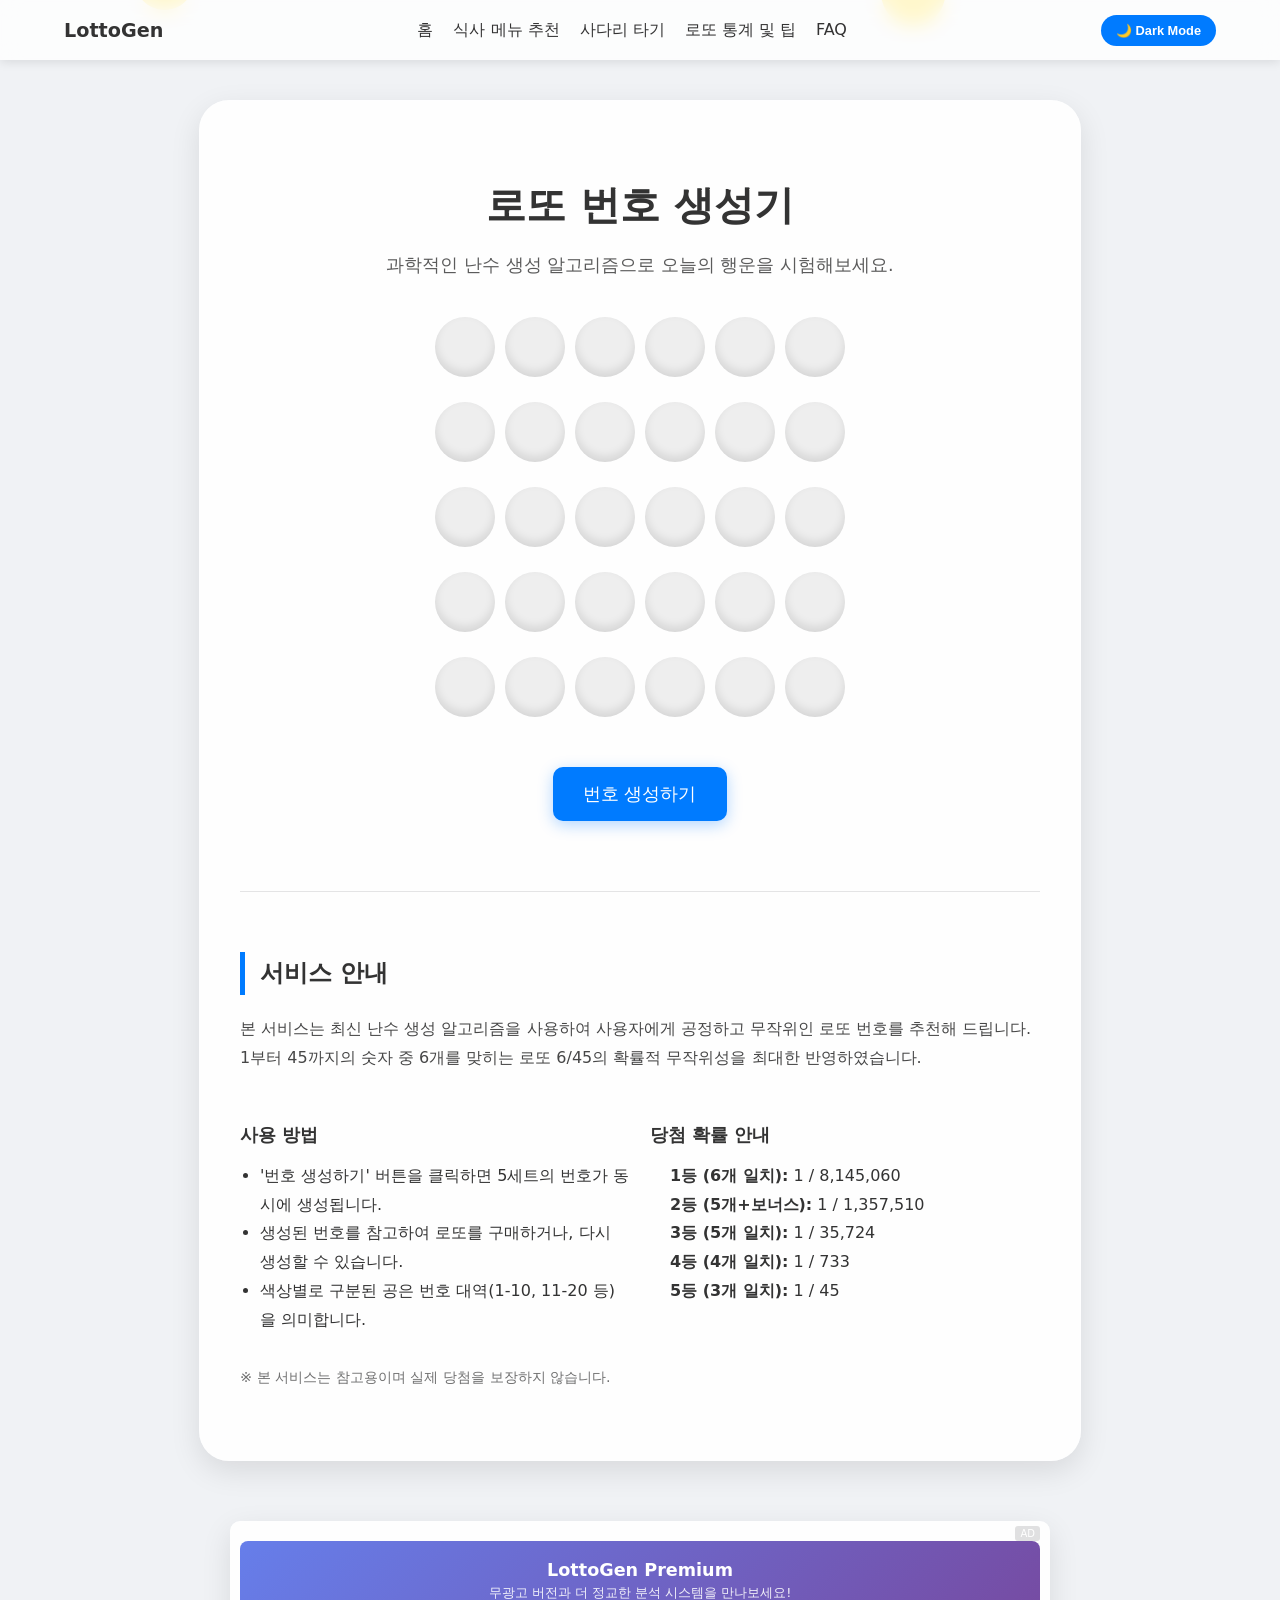
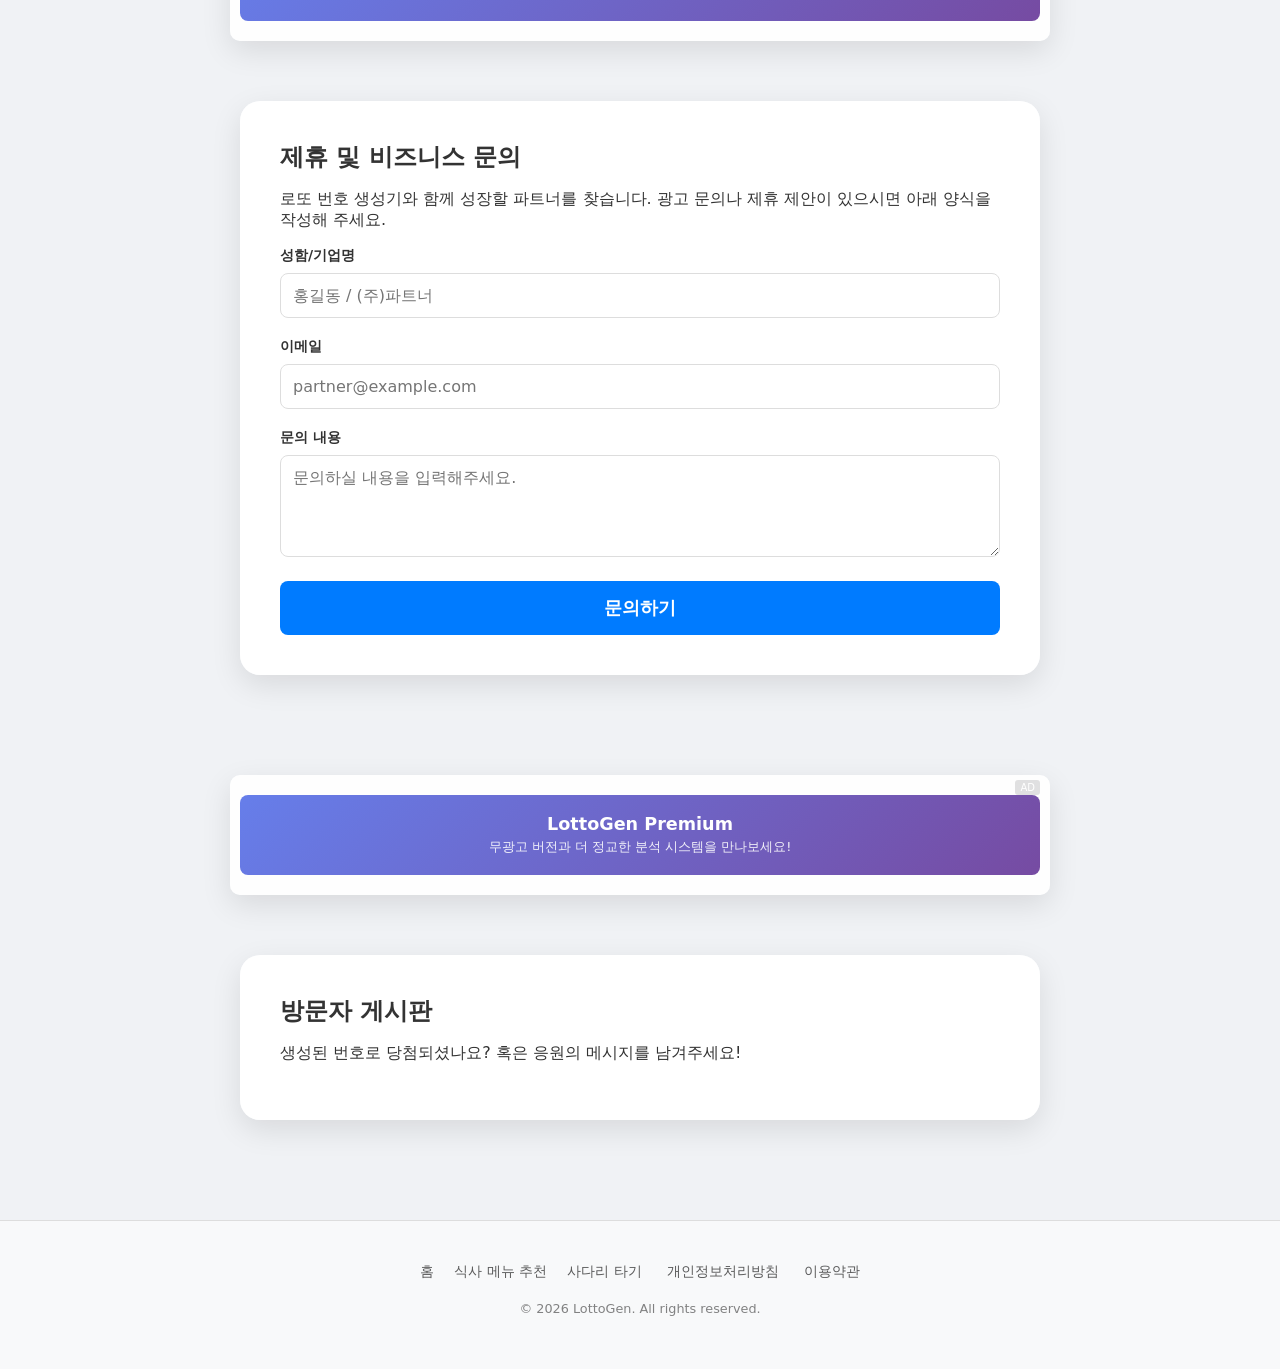
==== index.html @ 59423a2e "feat: improve ladder game UI and add winning probabilities to home" ====
<!DOCTYPE html>
<html lang="ko">
<head>
    <meta charset="UTF-8">
    <meta name="viewport" content="width=device-width, initial-scale=1.0">
    <title>로또 번호 생성기 - 무료 행운 번호 추천 및 통계</title>
    <meta name="description" content="과학적인 난수 생성 알고리즘을 이용한 무료 로또 번호 생성기입니다. 행운의 번호를 확인하고 당첨 확률을 높여보세요.">
    <link rel="stylesheet" href="style.css">
    <!-- Google AdSense -->
    <script async src="https://pagead2.googlesyndication.com/pagead/js/adsbygoogle.js?client=ca-pub-6583728585614609"
     crossorigin="anonymous"></script>
</head>
<body>
    <nav class="navbar">
        <a href="index.html" class="nav-logo">LottoGen</a>
        <ul class="nav-links">
            <li><a href="index.html">홈</a></li>
            <li><a href="menu.html">식사 메뉴 추천</a></li>
            <li><a href="ladder.html">사다리 타기</a></li>
            <li><a href="statistics.html">로또 통계 및 팁</a></li>
            <li><a href="faq.html">FAQ</a></li>
        </ul>
        <button id="theme-toggle">🌙 Dark Mode</button>
    </nav>

    <canvas id="falling-coins-canvas"></canvas>
    
    <main class="container">
        <div class="lotto-machine">
            <h1>로또 번호 생성기</h1>
            <p class="subtitle">과학적인 난수 생성 알고리즘으로 오늘의 행운을 시험해보세요.</p>
            
            <div class="animation-container">
                <div id="lotto-container" style="display: flex; flex-direction: column; gap: 15px; width: 100%;">
                    <!-- 5 rows of lotto balls will be injected here via JavaScript -->
                </div>
            </div>
            
            <button id="generate-btn" style="margin-bottom: 50px;">번호 생성하기</button>

            <div class="intro-text" style="border-top: 1px solid rgba(0,0,0,0.1); padding-top: 40px; margin-top: 20px;">
                <h2 style="font-size: 1.5rem;">서비스 안내</h2>
                <p>본 서비스는 최신 난수 생성 알고리즘을 사용하여 사용자에게 공정하고 무작위인 로또 번호를 추천해 드립니다. 1부터 45까지의 숫자 중 6개를 맞히는 로또 6/45의 확률적 무작위성을 최대한 반영하였습니다.</p>
                
                <div style="display: grid; grid-template-columns: 1fr 1fr; gap: 20px; margin: 30px 0;">
                    <div>
                        <h3 style="font-size: 1.1rem; margin-bottom: 10px; font-weight: bold; text-align: left;">사용 방법</h3>
                        <ul style="text-align: left; padding-left: 20px; margin: 0;">
                            <li>'번호 생성하기' 버튼을 클릭하면 5세트의 번호가 동시에 생성됩니다.</li>
                            <li>생성된 번호를 참고하여 로또를 구매하거나, 다시 생성할 수 있습니다.</li>
                            <li>색상별로 구분된 공은 번호 대역(1-10, 11-20 등)을 의미합니다.</li>
                        </ul>
                    </div>
                    <div>
                        <h3 style="font-size: 1.1rem; margin-bottom: 10px; font-weight: bold; text-align: left;">당첨 확률 안내</h3>
                        <ul style="text-align: left; padding-left: 20px; margin: 0; list-style-type: none;">
                            <li><strong>1등 (6개 일치):</strong> 1 / 8,145,060</li>
                            <li><strong>2등 (5개+보너스):</strong> 1 / 1,357,510</li>
                            <li><strong>3등 (5개 일치):</strong> 1 / 35,724</li>
                            <li><strong>4등 (4개 일치):</strong> 1 / 733</li>
                            <li><strong>5등 (3개 일치):</strong> 1 / 45</li>
                        </ul>
                    </div>
                </div>
                <p style="font-size: 0.9rem; opacity: 0.7;">※ 본 서비스는 참고용이며 실제 당첨을 보장하지 않습니다.</p>
            </div>
        </div>

        <!-- Middle Ad Unit -->
        <div class="ad-container">
            <a href="#" class="ad-placeholder">
                <span class="ad-tag">AD</span>
                <h4>LottoGen Premium</h4>
                <p>무광고 버전과 더 정교한 분석 시스템을 만나보세요!</p>
            </a>
        </div>

        <section class="partnership-section">
            <div class="form-card">
                <h2>제휴 및 비즈니스 문의</h2>
                <p>로또 번호 생성기와 함께 성장할 파트너를 찾습니다. 광고 문의나 제휴 제안이 있으시면 아래 양식을 작성해 주세요.</p>
                <form action="https://formspree.io/f/xeepylnz" method="POST" id="inquiry-form">
                    <div class="form-group">
                        <label for="name">성함/기업명</label>
                        <input type="text" id="name" name="name" placeholder="홍길동 / (주)파트너" required>
                    </div>
                    <div class="form-group">
                        <label for="email">이메일</label>
                        <input type="email" id="email" name="_replyto" placeholder="partner@example.com" required>
                    </div>
                    <div class="form-group">
                        <label for="message">문의 내용</label>
                        <textarea id="message" name="message" rows="4" placeholder="문의하실 내용을 입력해주세요." required></textarea>
                    </div>
                    <button type="submit" class="submit-btn">문의하기</button>
                </form>
            </div>
        </section>

        <!-- Bottom Ad Unit -->
        <div class="ad-container">
            <a href="#" class="ad-placeholder">
                <span class="ad-tag">AD</span>
                <h4>LottoGen Premium</h4>
                <p>무광고 버전과 더 정교한 분석 시스템을 만나보세요!</p>
            </a>
        </div>

        <section class="comments-section">
            <div class="comments-card">
                <h2>방문자 게시판</h2>
                <p>생성된 번호로 당첨되셨나요? 혹은 응원의 메시지를 남겨주세요!</p>
                <div id="disqus_thread"></div>
                <script>
                    (function() { 
                    var d = document, s = d.createElement('script');
                    s.src = 'https://comeacross21.disqus.com/embed.js';
                    s.setAttribute('data-timestamp', +new Date());
                    (d.head || d.body).appendChild(s);
                    })();
                </script>
            </div>
        </section>
    </main>

    <footer class="site-footer">
        <div class="footer-links">
            <a href="index.html">홈</a><a href="menu.html">식사 메뉴 추천</a><a href="ladder.html">사다리 타기</a>
            <a href="privacy.html">개인정보처리방침</a>
            <a href="terms.html">이용약관</a>
        </div>
        <p class="copyright">&copy; 2026 LottoGen. All rights reserved.</p>
    </footer>

    <script src="main.js"></script>
</body>
</html>
---- style.css ----
:root {
    --bg-color: #f0f2f5;
    --text-color: #333;
    --machine-bg: rgba(255, 255, 255, 0.9);
    --ball-bg: #eee;
    --btn-bg: #007bff;
    --btn-hover: #0056b3;
    --input-bg: #fff;
    --input-border: #ddd;
    --form-card-bg: rgba(255, 255, 255, 0.95);
    --shadow: 0 10px 30px rgba(0, 0, 0, 0.1);
    --nav-bg: rgba(255, 255, 255, 0.8);
    --footer-bg: #f8f9fa;
}

body.dark-mode {
    --bg-color: #1a1a1a;
    --text-color: #f0f2f5;
    --machine-bg: rgba(45, 45, 45, 0.9);
    --ball-bg: #444;
    --btn-bg: #375a7f;
    --btn-hover: #2b4764;
    --input-bg: #2d2d2d;
    --input-border: #444;
    --form-card-bg: rgba(35, 35, 35, 0.95);
    --shadow: 0 10px 30px rgba(0, 0, 0, 0.5);
    --nav-bg: rgba(45, 45, 45, 0.8);
    --footer-bg: #222;
}

body {
    font-family: 'Pretendard', -apple-system, BlinkMacSystemFont, system-ui, Roboto, sans-serif;
    background-color: var(--bg-color);
    margin: 0;
    transition: background-color 0.3s ease, color 0.3s ease;
    color: var(--text-color);
    min-height: 100vh;
    display: flex;
    flex-direction: column;
}

#falling-coins-canvas {
    position: fixed;
    top: 0;
    left: 0;
    width: 100%;
    height: 100%;
    z-index: -1;
}

/* Navigation Bar */
.navbar {
    position: fixed;
    top: 0;
    left: 0;
    width: 100%;
    height: 60px;
    background: var(--nav-bg);
    backdrop-filter: blur(10px);
    display: flex;
    justify-content: space-between;
    align-items: center;
    padding: 0 5%;
    box-sizing: border-box;
    z-index: 1000;
    box-shadow: 0 2px 10px rgba(0,0,0,0.1);
}

.nav-logo {
    font-weight: bold;
    font-size: 1.2rem;
    color: var(--text-color);
    text-decoration: none;
}

.nav-links {
    display: flex;
    gap: 20px;
    list-style: none;
    margin: 0;
    padding: 0;
}

.nav-links a {
    text-decoration: none;
    color: var(--text-color);
    font-weight: 500;
    transition: color 0.3s ease;
}

.nav-links a:hover {
    color: var(--btn-bg);
}

#theme-toggle {
    padding: 8px 15px;
    border-radius: 20px;
    border: none;
    background-color: var(--btn-bg);
    color: white;
    cursor: pointer;
    font-weight: bold;
    font-size: 0.8rem;
    transition: background-color 0.3s ease;
}

#theme-toggle:hover {
    background-color: var(--btn-hover);
}

.container {
    flex: 1;
    display: flex;
    flex-direction: column;
    align-items: center;
    padding: 100px 20px 60px;
    gap: 60px;
}

.lotto-machine {
    text-align: center;
    background: var(--machine-bg);
    padding: 50px 40px;
    border-radius: 30px;
    box-shadow: var(--shadow);
    width: 100%;
    max-width: 800px;
    backdrop-filter: blur(15px);
    border: 1px solid rgba(255, 255, 255, 0.1);
}

h1 {
    margin-bottom: 20px;
    font-size: 2.5rem;
}

.lotto-machine .subtitle {
    margin-bottom: 40px;
    opacity: 0.8;
    font-size: 1.1rem;
}

.animation-container {
    min-height: 200px;
    margin-bottom: 40px;
    display: flex;
    flex-direction: column;
    align-items: center;
    justify-content: center;
    height: auto;
}

.lotto-numbers {
    display: flex;
    justify-content: center;
    gap: 15px;
    width: 100%;
}

.lotto-ball {
    width: 60px;
    height: 60px;
    border-radius: 50%;
    background-color: var(--ball-bg);
    display: flex;
    justify-content: center;
    align-items: center;
    font-size: 24px;
    font-weight: bold;
    color: var(--text-color);
    box-shadow: inset 0 -5px 10px rgba(0, 0, 0, 0.1);
    opacity: 0;
    transform: translateY(50px);
    transition: opacity 0.5s ease, transform 0.5s ease, background-color 0.3s ease, color 0.3s ease;
}

#generate-btn {
    padding: 15px 30px;
    font-size: 18px;
    color: #fff;
    background-color: var(--btn-bg);
    border: none;
    border-radius: 10px;
    cursor: pointer;
    transition: background-color 0.3s ease, transform 0.1s active;
    box-shadow: 0 4px 15px rgba(0, 123, 255, 0.3);
}

#generate-btn:hover {
    background-color: var(--btn-hover);
    transform: translateY(-2px);
}

#generate-btn:active {
    transform: translateY(0) scale(0.98);
}

/* Text Content Sections */
.intro-text, .content-article {
    width: 100%;
    max-width: 800px;
    line-height: 1.8;
    text-align: left;
}

.intro-text h2, .content-article h2 {
    font-size: 2rem;
    margin-bottom: 20px;
    border-left: 5px solid var(--btn-bg);
    padding-left: 15px;
}

.intro-text p, .content-article p {
    margin-bottom: 20px;
    opacity: 0.9;
}

/* Partnership Section Styles */
.partnership-section, .comments-section {
    width: 100%;
    max-width: 800px;
}

.form-card, .comments-card, .article-card {
    background: var(--form-card-bg);
    padding: 40px;
    border-radius: 20px;
    box-shadow: var(--shadow);
    backdrop-filter: blur(10px);
    margin-bottom: 40px;
}

.form-card h2, .comments-card h2, .article-card h2 {
    margin-top: 0;
    margin-bottom: 10px;
    font-size: 24px;
}

.form-group {
    margin-bottom: 20px;
    text-align: left;
}

.form-group label {
    display: block;
    margin-bottom: 8px;
    font-weight: bold;
    font-size: 14px;
}

.form-group input, 
.form-group textarea {
    width: 100%;
    padding: 12px;
    border: 1px solid var(--input-border);
    border-radius: 8px;
    background-color: var(--input-bg);
    color: var(--text-color);
    font-family: inherit;
    font-size: 16px;
    box-sizing: border-box;
    transition: border-color 0.3s ease, box-shadow 0.3s ease;
}

.submit-btn {
    width: 100%;
    padding: 15px;
    background-color: var(--btn-bg);
    color: white;
    border: none;
    border-radius: 8px;
    font-size: 18px;
    font-weight: bold;
    cursor: pointer;
}

/* Ad Container Styles */
.ad-container {
    width: 100%;
    max-width: 800px;
    background: var(--machine-bg);
    border-radius: 10px;
    overflow: hidden;
    padding: 10px;
    box-shadow: var(--shadow);
    backdrop-filter: blur(10px);
    display: flex;
    justify-content: center;
    align-items: center;
    min-height: 100px;
    position: relative;
}

.ad-placeholder {
    width: 100%;
    height: 100%;
    min-height: 80px;
    background: linear-gradient(135deg, #667eea 0%, #764ba2 100%);
    border-radius: 8px;
    display: flex;
    flex-direction: column;
    justify-content: center;
    align-items: center;
    color: white;
    text-align: center;
    text-decoration: none;
    transition: transform 0.3s ease;
}

.ad-placeholder:hover {
    transform: scale(1.01);
}

.ad-placeholder .ad-tag {
    position: absolute;
    top: 5px;
    right: 10px;
    font-size: 10px;
    opacity: 0.6;
    background: rgba(0,0,0,0.2);
    padding: 2px 5px;
    border-radius: 3px;
}

.ad-placeholder h4 {
    margin: 0 0 5px 0;
    font-size: 1.1rem;
}

.ad-placeholder p {
    margin: 0;
    font-size: 0.8rem;
    opacity: 0.9;
}

/* Footer Styles */
.site-footer {
    background: var(--footer-bg);
    padding: 40px 20px;
    text-align: center;
    margin-top: auto;
    border-top: 1px solid var(--input-border);
}

.footer-links {
    margin-bottom: 20px;
}

.footer-links a {
    text-decoration: none;
    color: var(--text-color);
    margin: 0 10px;
    font-size: 0.9rem;
    opacity: 0.8;
}

.footer-links a:hover {
    opacity: 1;
    color: var(--btn-bg);
}

.copyright {
    font-size: 0.8rem;
    opacity: 0.6;
}

/* FAQ Styles */
.faq-list {
    text-align: left;
}

.faq-item {
    margin-bottom: 30px;
}

.faq-item h3 {
    color: var(--btn-bg);
    margin-bottom: 10px;
}

@media (max-width: 480px) {
    .navbar {
        padding: 0 15px;
    }
    .nav-links {
        display: none; /* Hide on mobile for simplicity, or add a hamburger */
    }
    .lotto-ball {
        width: 45px;
        height: 45px;
        font-size: 18px;
    }
    .container {
        padding-top: 80px;
    }
}
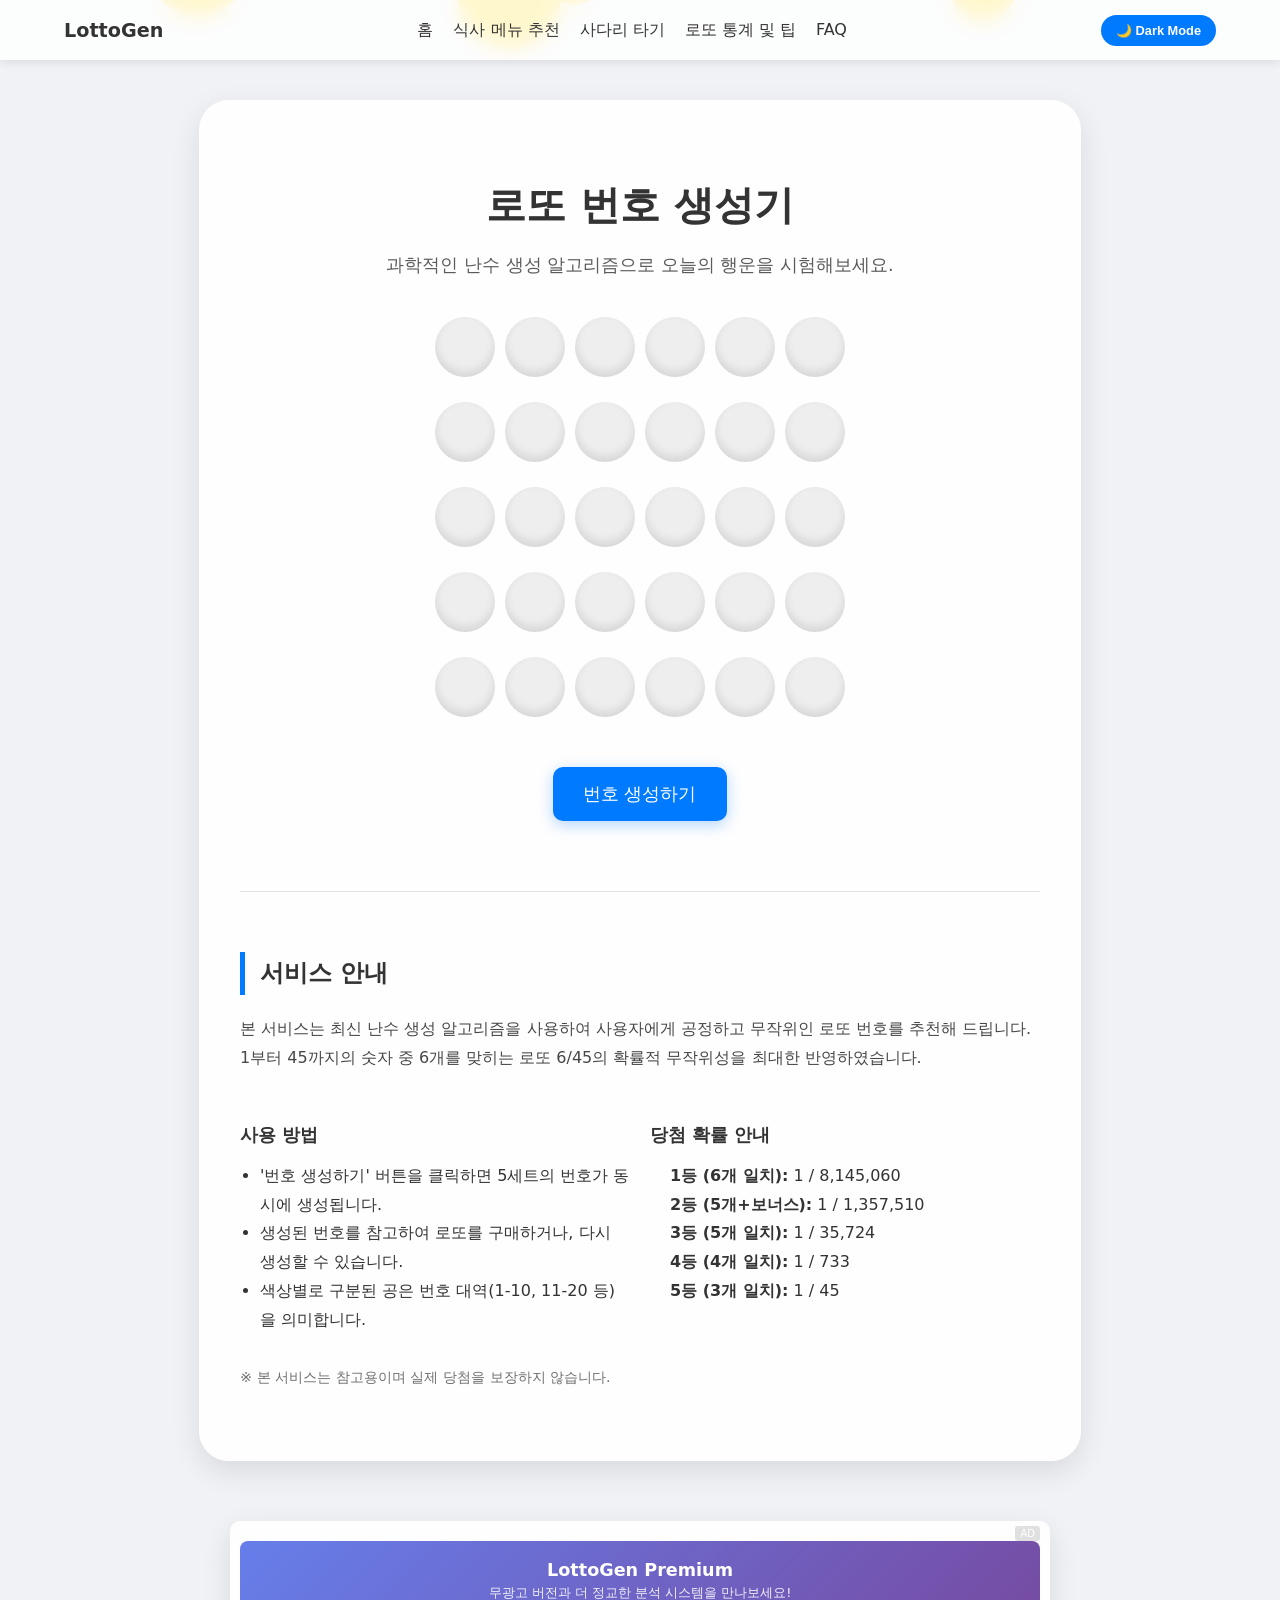
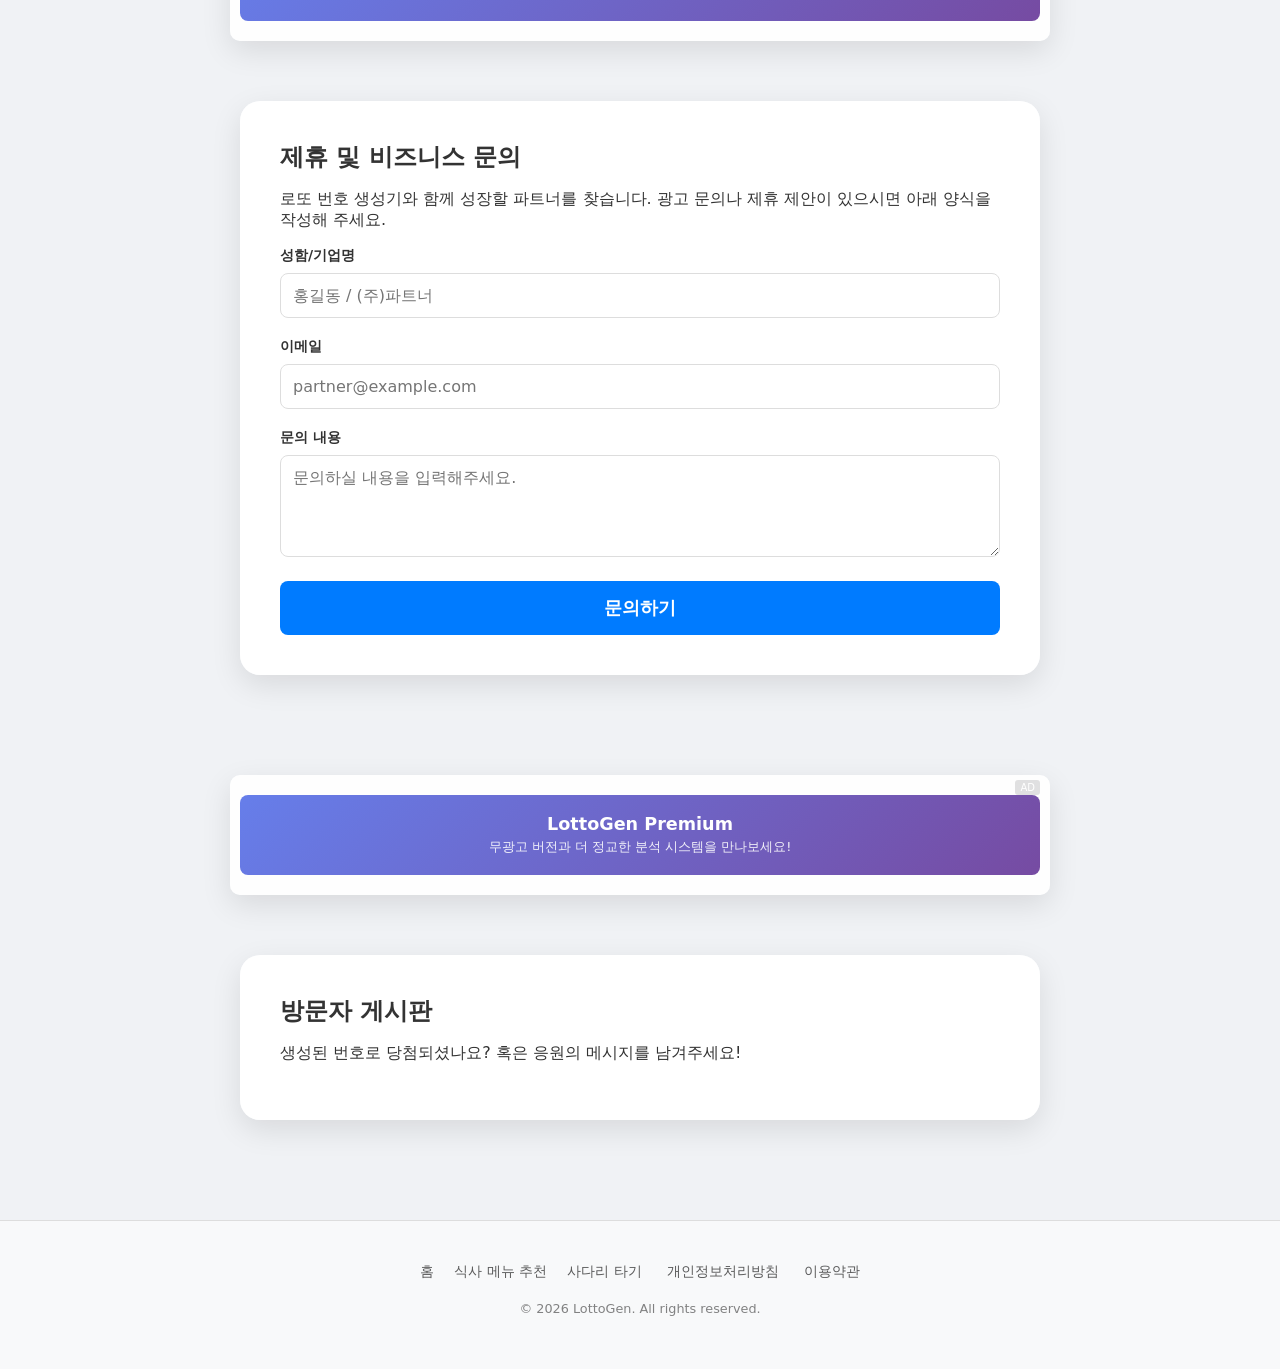
==== commit 8153ec0b: "feat: add Google Analytics tag and fix ladder game button text" ====
--- a/index.html
+++ b/index.html
@@ -2,6 +2,15 @@
 <!DOCTYPE html>
 <html lang="ko">
 <head>
+    <!-- Google tag (gtag.js) -->
+    <script async src="https://www.googletagmanager.com/gtag/js?id=G-FLSQDCXNYJ"></script>
+    <script>
+      window.dataLayer = window.dataLayer || [];
+      function gtag(){dataLayer.push(arguments);}
+      gtag('js', new Date());
+
+      gtag('config', 'G-FLSQDCXNYJ');
+    </script>
     <meta charset="UTF-8">
     <meta name="viewport" content="width=device-width, initial-scale=1.0">
     <title>로또 번호 생성기 - 무료 행운 번호 추천 및 통계</title>
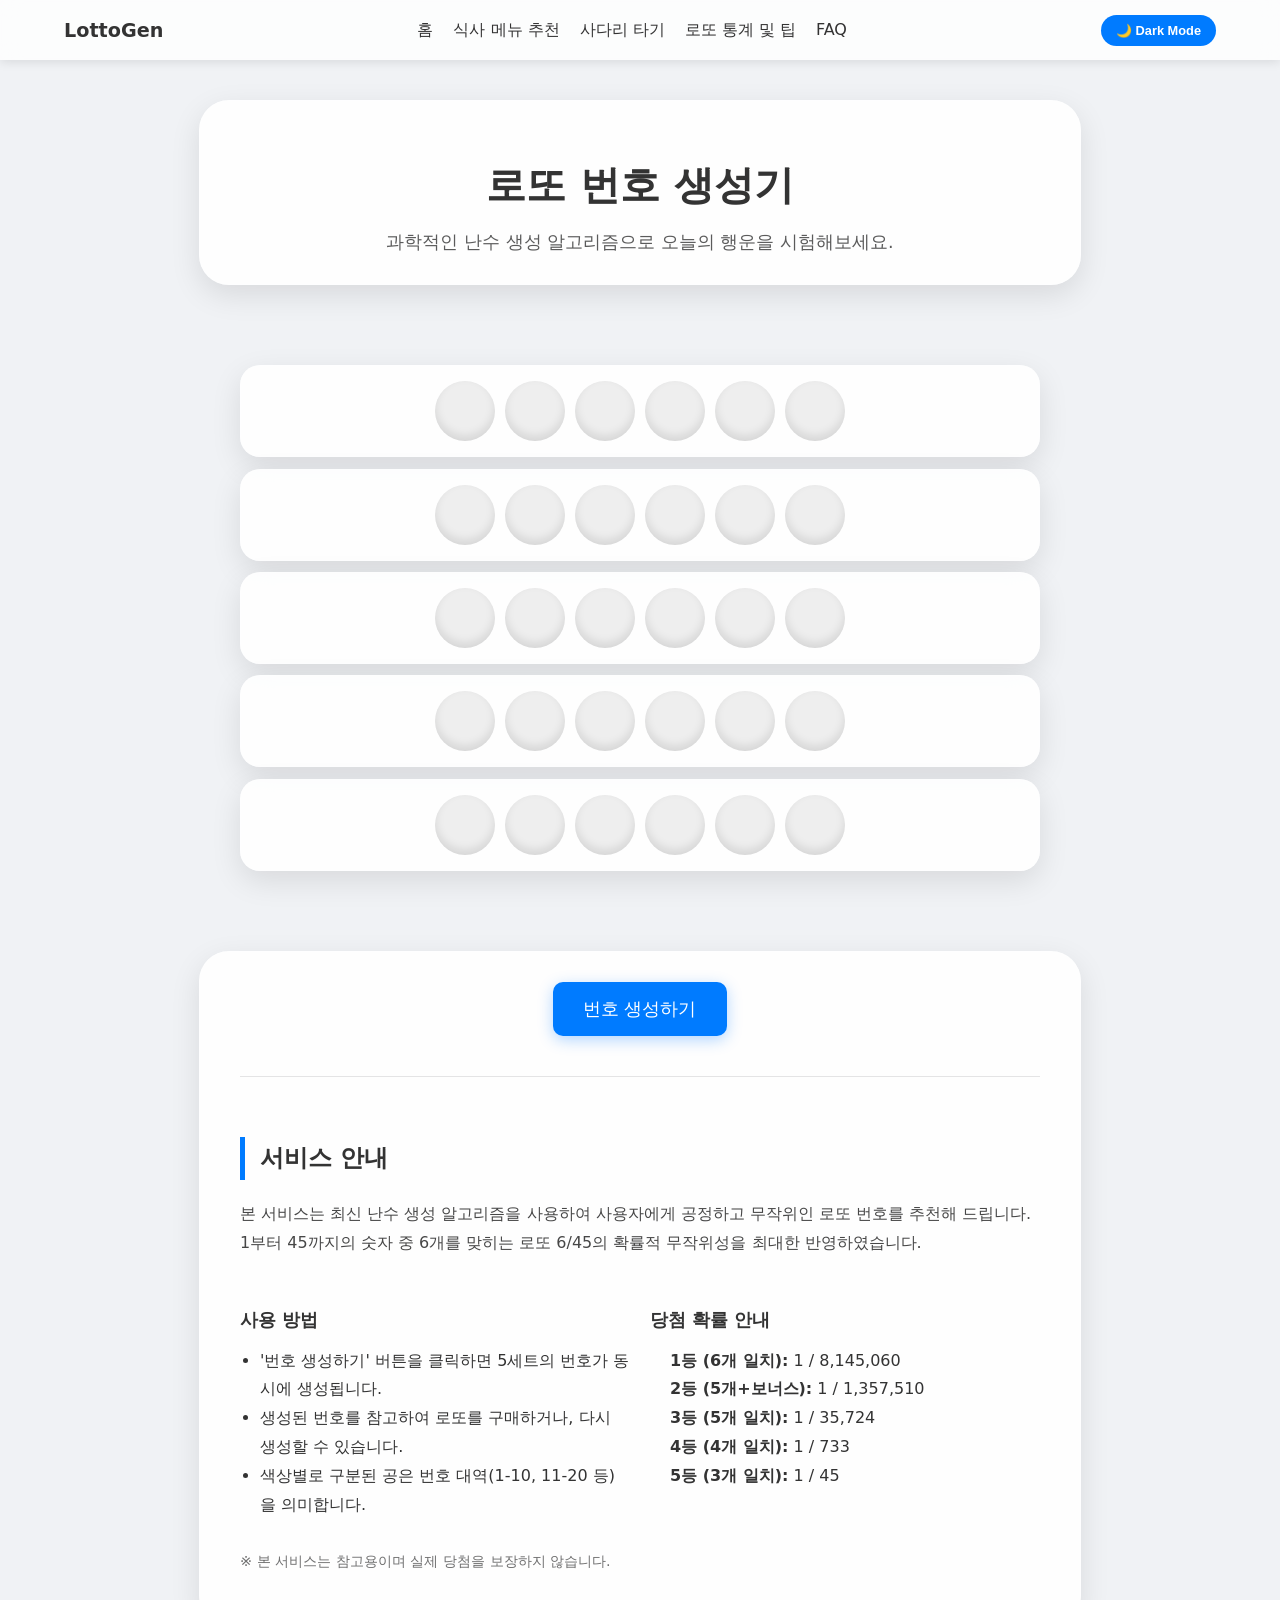
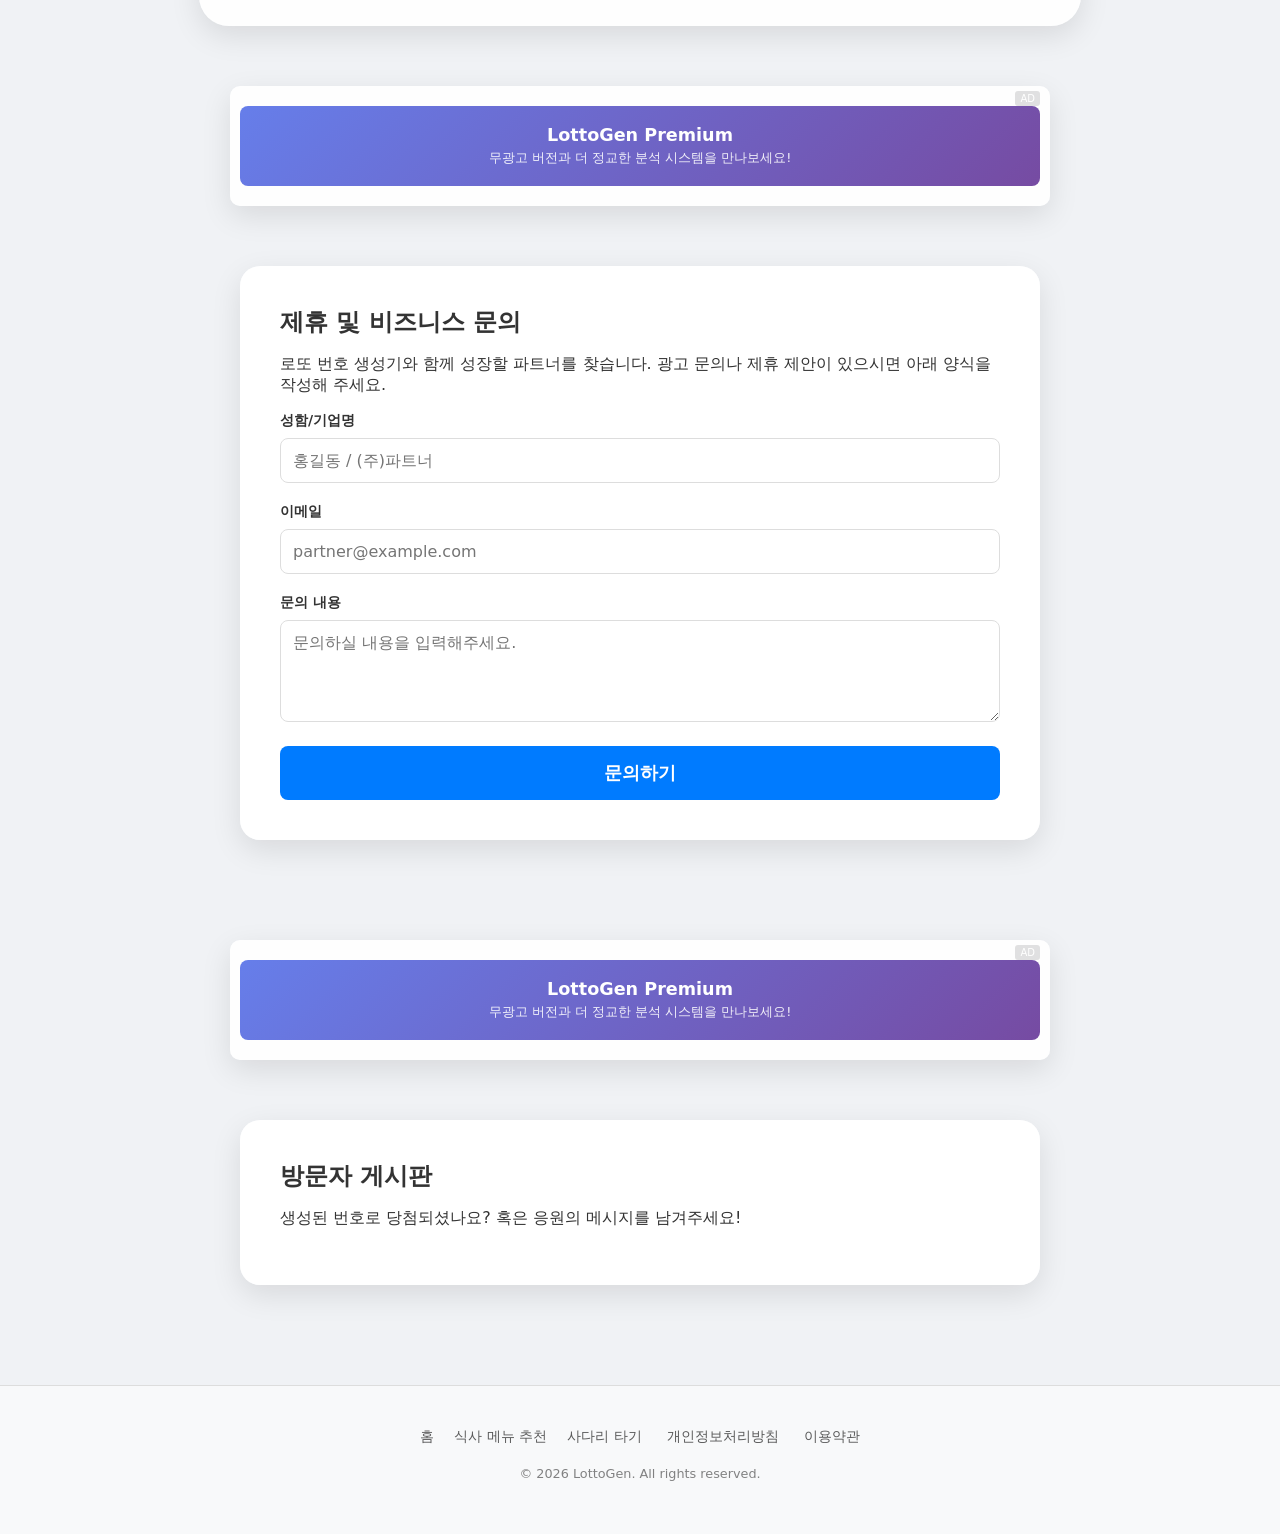
==== commit b435ffb2: "ui: improve mobile menu visibility and split lotto containers for better animation visibility" ====
--- a/index.html
+++ b/index.html
@@ -36,19 +36,21 @@
     <canvas id="falling-coins-canvas"></canvas>
     
     <main class="container">
-        <div class="lotto-machine">
-            <h1>로또 번호 생성기</h1>
-            <p class="subtitle">과학적인 난수 생성 알고리즘으로 오늘의 행운을 시험해보세요.</p>
-            
-            <div class="animation-container">
-                <div id="lotto-container" style="display: flex; flex-direction: column; gap: 15px; width: 100%;">
-                    <!-- 5 rows of lotto balls will be injected here via JavaScript -->
-                </div>
+        <div class="lotto-machine" style="margin-bottom: 20px; padding: 30px 40px;">
+            <h1 style="margin-bottom: 10px;">로또 번호 생성기</h1>
+            <p class="subtitle" style="margin-bottom: 0;">과학적인 난수 생성 알고리즘으로 오늘의 행운을 시험해보세요.</p>
+        </div>
+
+        <div class="animation-container" style="min-height: auto; margin-bottom: 20px; width: 100%; max-width: 800px;">
+            <div id="lotto-container" style="display: flex; flex-direction: column; gap: 0.3cm; width: 100%;">
+                <!-- 5 rows of lotto balls will be injected here via JavaScript -->
             </div>
-            
-            <button id="generate-btn" style="margin-bottom: 50px;">번호 생성하기</button>
+        </div>
+        
+        <div class="lotto-machine" style="padding: 30px 40px;">
+            <button id="generate-btn" style="margin-bottom: 40px;">번호 생성하기</button>
 
-            <div class="intro-text" style="border-top: 1px solid rgba(0,0,0,0.1); padding-top: 40px; margin-top: 20px;">
+            <div class="intro-text" style="border-top: 1px solid rgba(0,0,0,0.1); padding-top: 40px; margin-top: 0;">
                 <h2 style="font-size: 1.5rem;">서비스 안내</h2>
                 <p>본 서비스는 최신 난수 생성 알고리즘을 사용하여 사용자에게 공정하고 무작위인 로또 번호를 추천해 드립니다. 1부터 45까지의 숫자 중 6개를 맞히는 로또 6/45의 확률적 무작위성을 최대한 반영하였습니다.</p>
                 
--- a/style.css
+++ b/style.css
@@ -381,10 +381,25 @@
 
 @media (max-width: 480px) {
     .navbar {
-        padding: 0 15px;
+        padding: 10px 15px;
+        flex-direction: column;
+        height: auto;
+    }
+    .nav-logo {
+        margin-bottom: 10px;
     }
     .nav-links {
-        display: none; /* Hide on mobile for simplicity, or add a hamburger */
+        display: flex;
+        flex-wrap: wrap;
+        justify-content: center;
+        gap: 10px;
+        margin-bottom: 10px;
+    }
+    .nav-links li {
+        margin: 0;
+    }
+    .nav-links a {
+        font-size: 0.85rem;
     }
     .lotto-ball {
         width: 45px;
@@ -392,6 +407,6 @@
         font-size: 18px;
     }
     .container {
-        padding-top: 80px;
-    }
-}
+        padding-top: 130px;
+    }
+}
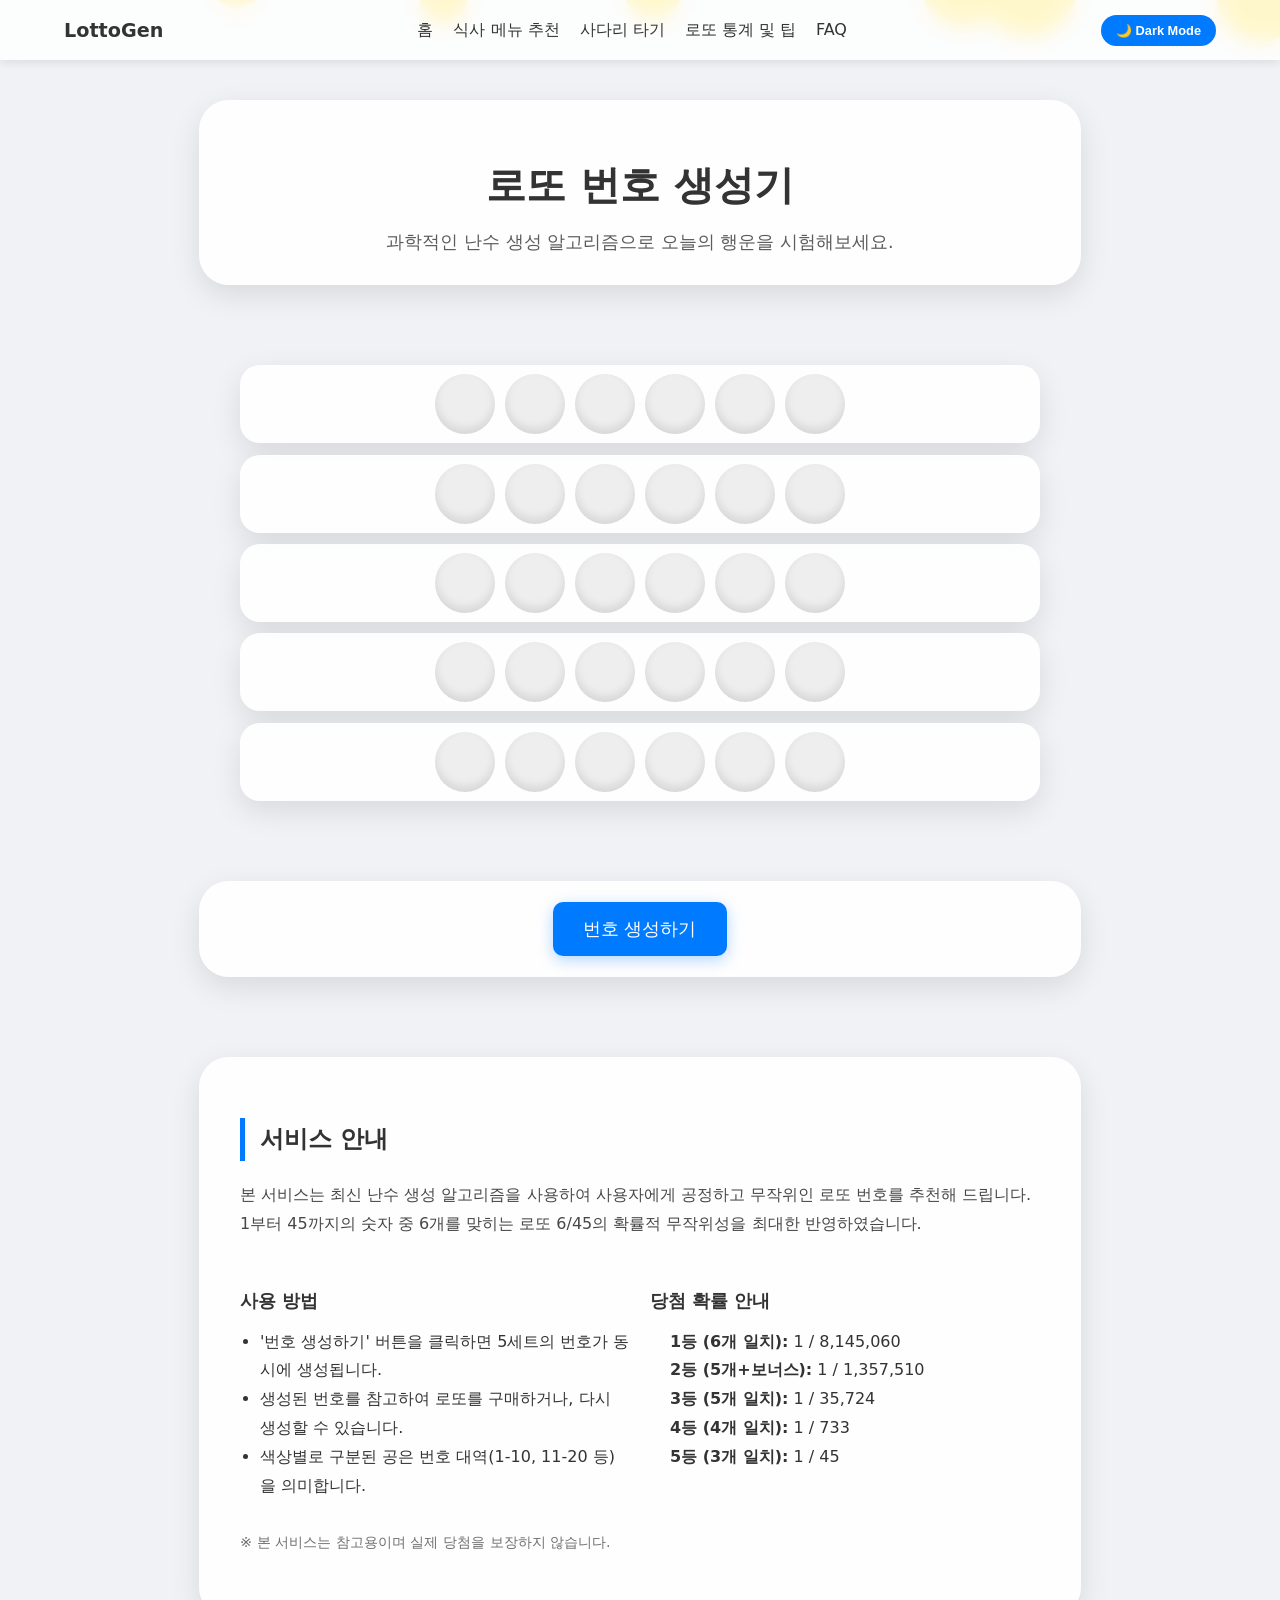
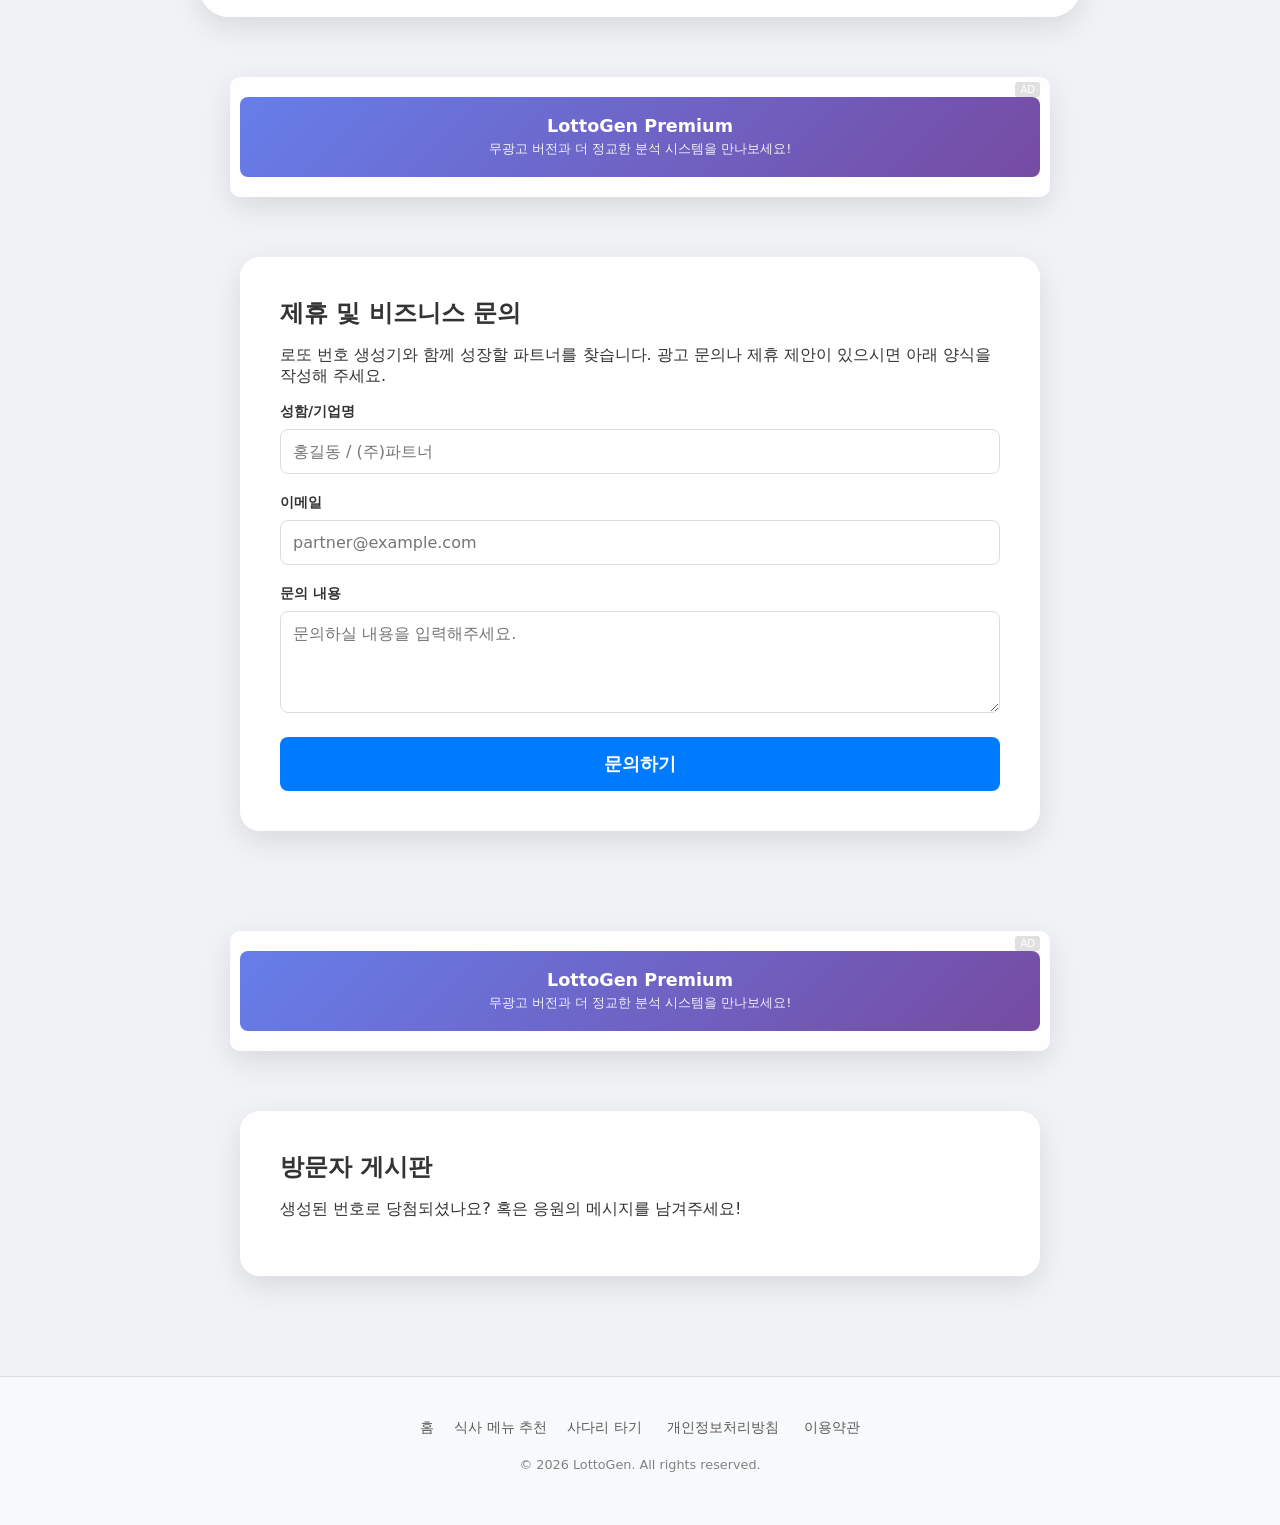
==== commit 1a71eae6: "ui: fix lotto ball shape on mobile, separate generate button container, and reduce row padding" ====
--- a/index.html
+++ b/index.html
@@ -47,10 +47,12 @@
             </div>
         </div>
         
-        <div class="lotto-machine" style="padding: 30px 40px;">
-            <button id="generate-btn" style="margin-bottom: 40px;">번호 생성하기</button>
+        <div class="lotto-machine" style="padding: 20px 40px; margin-bottom: 20px;">
+            <button id="generate-btn" style="margin-bottom: 0;">번호 생성하기</button>
+        </div>
 
-            <div class="intro-text" style="border-top: 1px solid rgba(0,0,0,0.1); padding-top: 40px; margin-top: 0;">
+        <div class="lotto-machine" style="padding: 40px;">
+            <div class="intro-text" style="padding-top: 0; margin-top: 0;">
                 <h2 style="font-size: 1.5rem;">서비스 안내</h2>
                 <p>본 서비스는 최신 난수 생성 알고리즘을 사용하여 사용자에게 공정하고 무작위인 로또 번호를 추천해 드립니다. 1부터 45까지의 숫자 중 6개를 맞히는 로또 6/45의 확률적 무작위성을 최대한 반영하였습니다.</p>
                 
--- a/style.css
+++ b/style.css
@@ -405,6 +405,7 @@
         width: 45px;
         height: 45px;
         font-size: 18px;
+        flex-shrink: 0;
     }
     .container {
         padding-top: 130px;
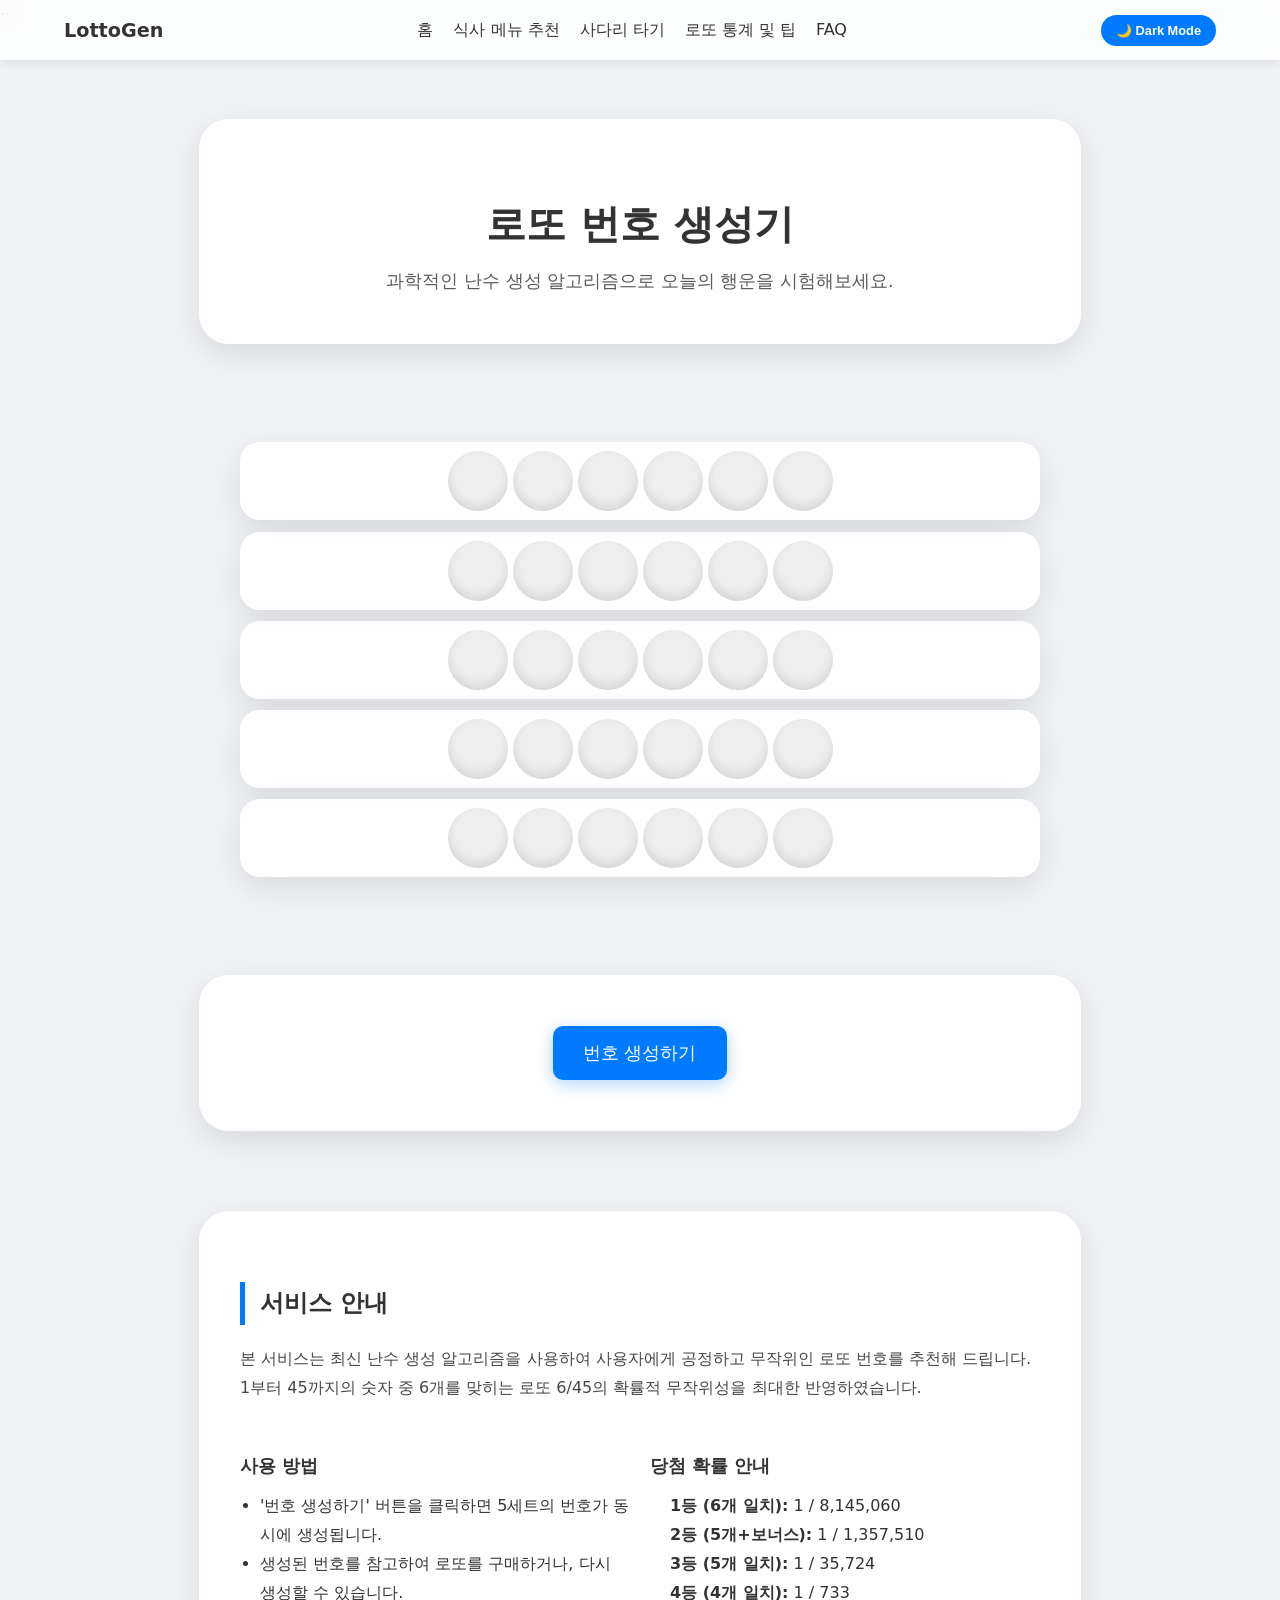
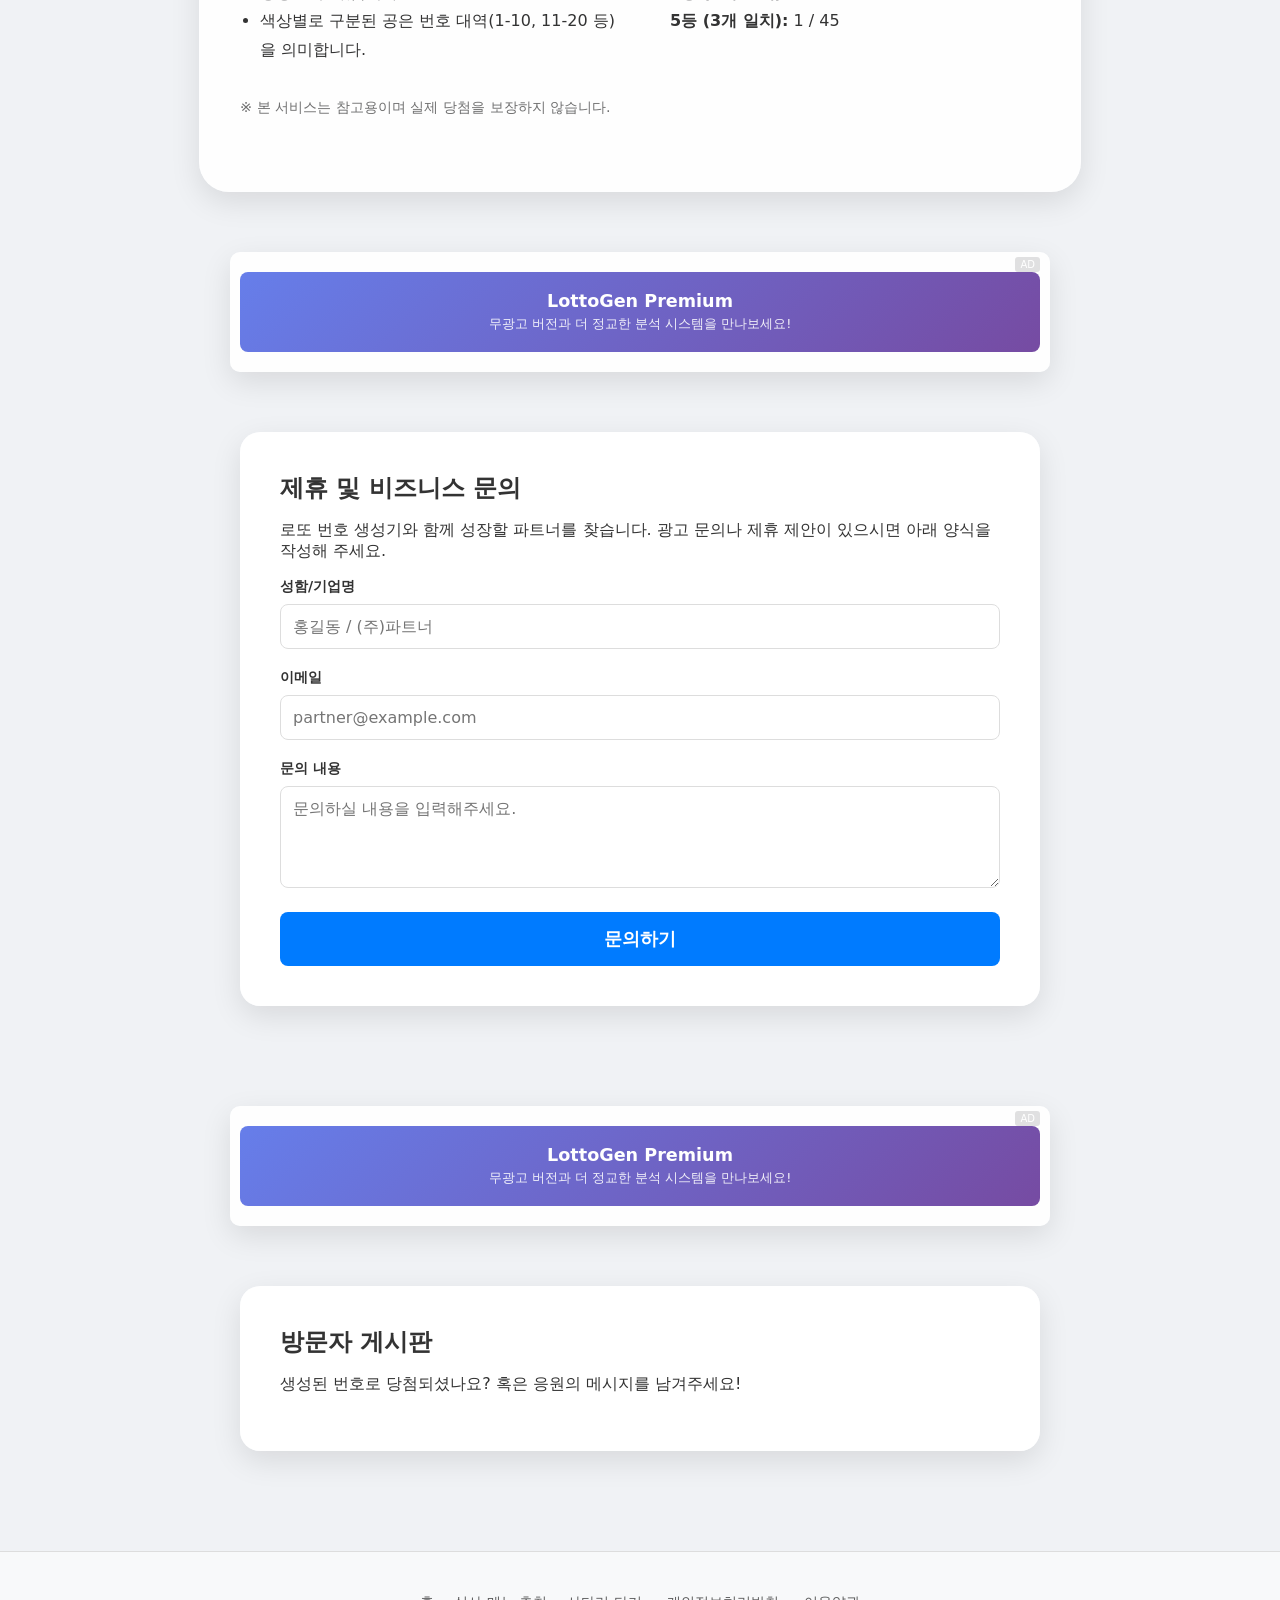
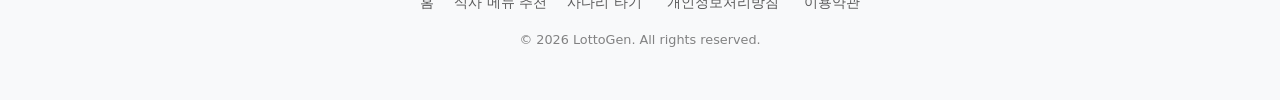
==== commit 5162b50b: "ui: adjust container spacing to 1cm, fix mobile clipping, and optimize viewport scaling" ====
--- a/index.html
+++ b/index.html
@@ -32,26 +32,26 @@
         </ul>
         <button id="theme-toggle">🌙 Dark Mode</button>
     </nav>
+<meta name="viewport" content="width=device-width, initial-scale=1.0, maximum-scale=1.0, user-scalable=no">
+<title>로또 번호 생성기 - 무료 행운 번호 추천 및 통계</title>
+...
+<main class="container">
+    <div class="lotto-machine" style="margin-bottom: 1cm;">
+        <h1 style="margin-bottom: 10px;">로또 번호 생성기</h1>
+        <p class="subtitle" style="margin-bottom: 0;">과학적인 난수 생성 알고리즘으로 오늘의 행운을 시험해보세요.</p>
+    </div>
 
-    <canvas id="falling-coins-canvas"></canvas>
-    
-    <main class="container">
-        <div class="lotto-machine" style="margin-bottom: 20px; padding: 30px 40px;">
-            <h1 style="margin-bottom: 10px;">로또 번호 생성기</h1>
-            <p class="subtitle" style="margin-bottom: 0;">과학적인 난수 생성 알고리즘으로 오늘의 행운을 시험해보세요.</p>
+    <div class="animation-container" style="min-height: auto; margin-bottom: 1cm; width: 100%; max-width: 800px;">
+        <div id="lotto-container" style="display: flex; flex-direction: column; gap: 0.3cm; width: 100%;">
+            <!-- 5 rows of lotto balls will be injected here via JavaScript -->
         </div>
+    </div>
 
-        <div class="animation-container" style="min-height: auto; margin-bottom: 20px; width: 100%; max-width: 800px;">
-            <div id="lotto-container" style="display: flex; flex-direction: column; gap: 0.3cm; width: 100%;">
-                <!-- 5 rows of lotto balls will be injected here via JavaScript -->
-            </div>
-        </div>
-        
-        <div class="lotto-machine" style="padding: 20px 40px; margin-bottom: 20px;">
-            <button id="generate-btn" style="margin-bottom: 0;">번호 생성하기</button>
-        </div>
+    <div class="lotto-machine" style="margin-bottom: 20px;">
+        <button id="generate-btn" style="margin-bottom: 0;">번호 생성하기</button>
+    </div>
 
-        <div class="lotto-machine" style="padding: 40px;">
+        <div class="lotto-machine">
             <div class="intro-text" style="padding-top: 0; margin-top: 0;">
                 <h2 style="font-size: 1.5rem;">서비스 안내</h2>
                 <p>본 서비스는 최신 난수 생성 알고리즘을 사용하여 사용자에게 공정하고 무작위인 로또 번호를 추천해 드립니다. 1부터 45까지의 숫자 중 6개를 맞히는 로또 6/45의 확률적 무작위성을 최대한 반영하였습니다.</p>
--- a/style.css
+++ b/style.css
@@ -402,12 +402,33 @@
         font-size: 0.85rem;
     }
     .lotto-ball {
-        width: 45px;
-        height: 45px;
-        font-size: 18px;
+        width: 40px;
+        height: 40px;
+        font-size: 16px;
         flex-shrink: 0;
+    }
+    .lotto-numbers {
+        gap: 8px;
+        flex-wrap: nowrap;
+    }
+    .lotto-machine {
+        padding: 15px 10px;
+        width: 100%;
+        box-sizing: border-box;
+        overflow: hidden;
+    }
+    .animation-container {
+        width: 100%;
+        overflow-x: auto;
+        -webkit-overflow-scrolling: touch;
+    }
+    h1 {
+        font-size: 1.6rem;
     }
     .container {
         padding-top: 130px;
-    }
-}
+        gap: 0;
+        width: 100%;
+        overflow-x: hidden;
+    }
+}
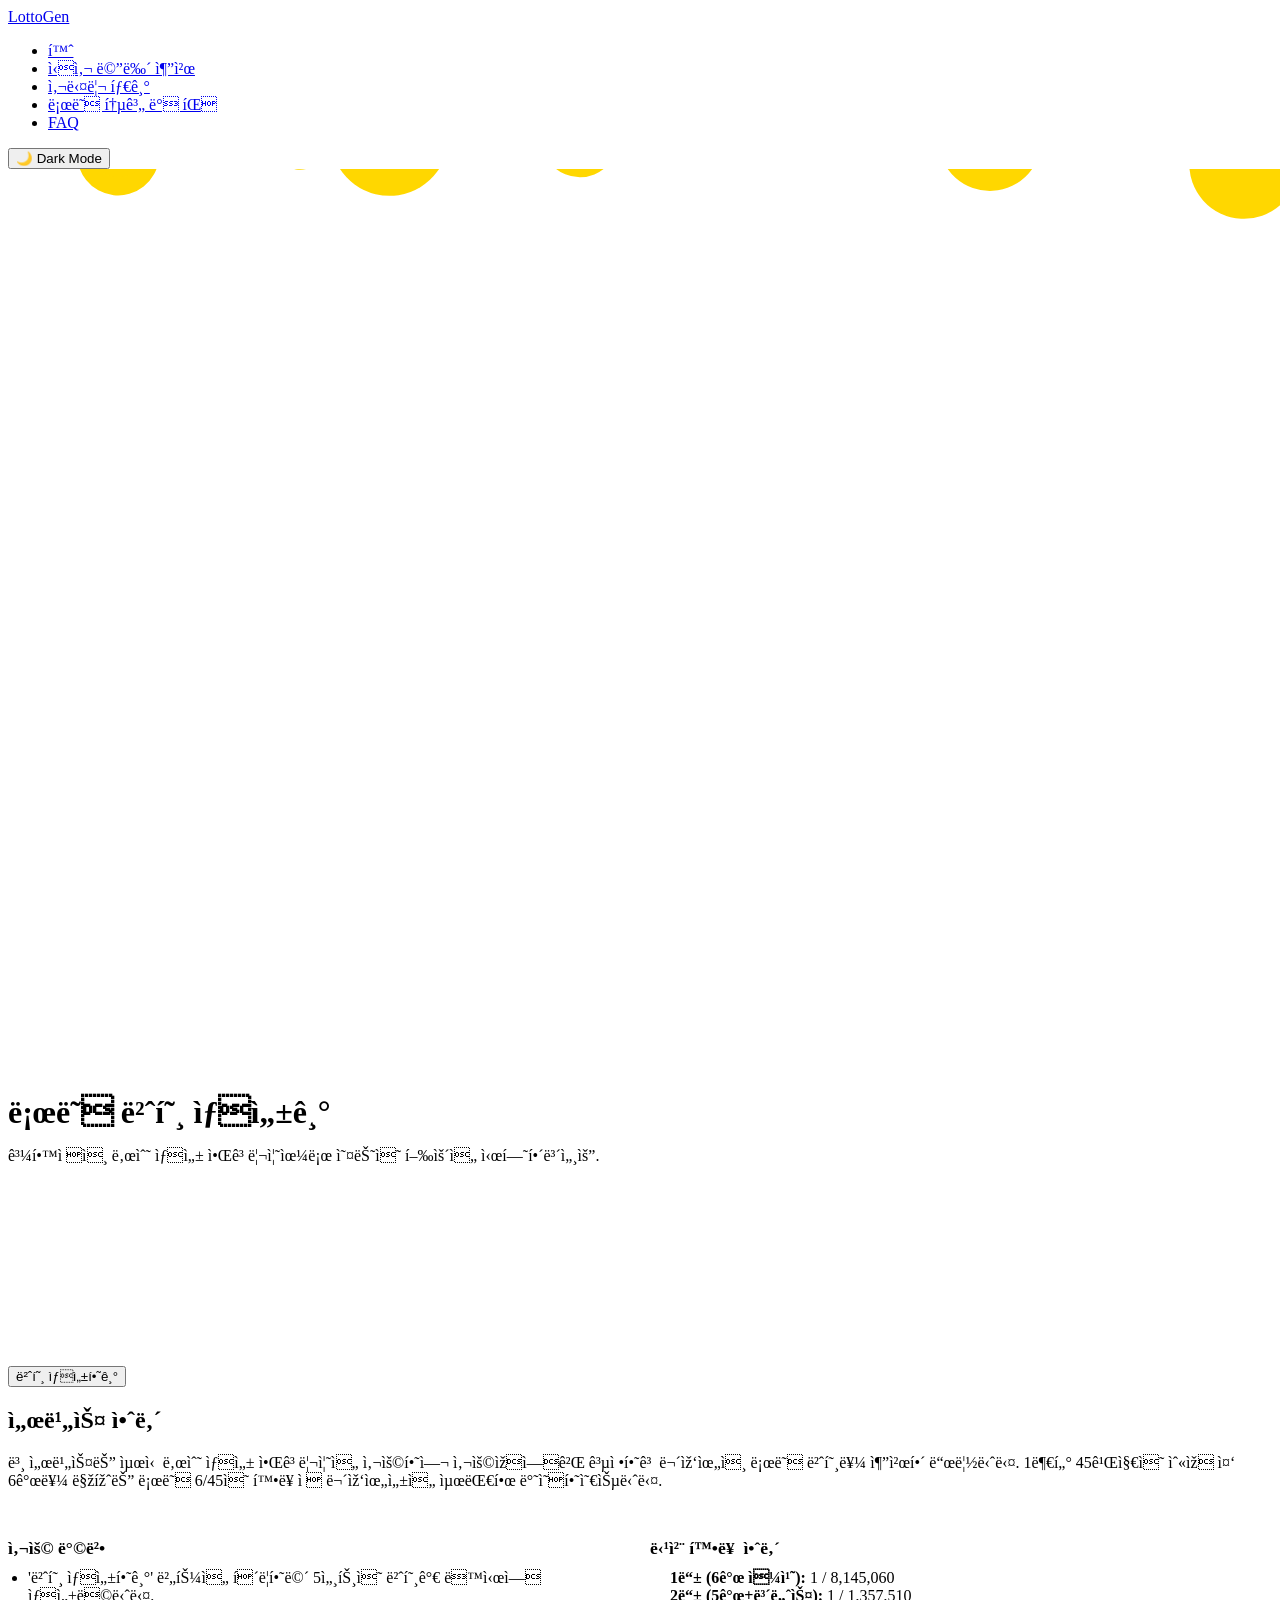
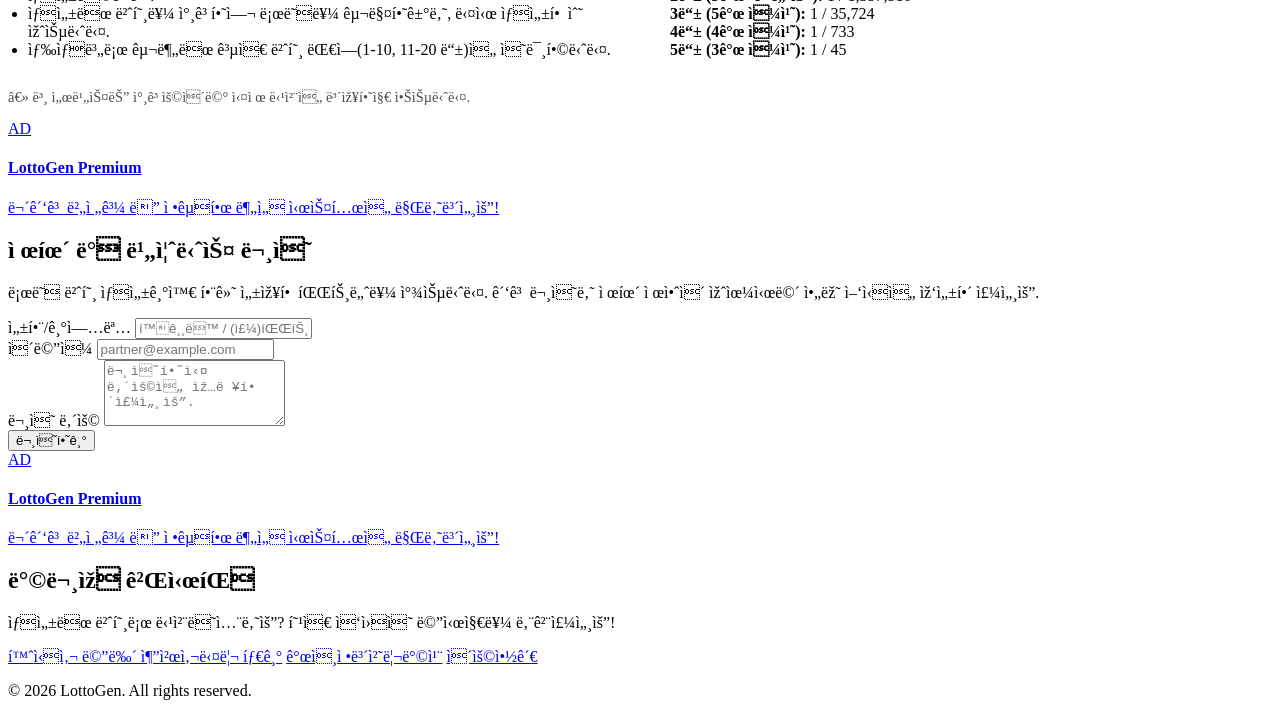
==== commit 4f6b85ac: "ui: fix mobile horizontal clipping and improve ladder game responsiveness" ====
--- a/index.html
+++ b/index.html
@@ -10,17 +10,16 @@
       gtag('js', new Date());
 
       gtag('config', 'G-FLSQDCXNYJ');
-    </script>
     <meta charset="UTF-8">
-    <meta name="viewport" content="width=device-width, initial-scale=1.0">
+    <meta name="viewport" content="width=device-width, initial-scale=1.0, maximum-scale=1.0, user-scalable=no">
     <title>로또 번호 생성기 - 무료 행운 번호 추천 및 통계</title>
     <meta name="description" content="과학적인 난수 생성 알고리즘을 이용한 무료 로또 번호 생성기입니다. 행운의 번호를 확인하고 당첨 확률을 높여보세요.">
     <link rel="stylesheet" href="style.css">
     <!-- Google AdSense -->
     <script async src="https://pagead2.googlesyndication.com/pagead/js/adsbygoogle.js?client=ca-pub-6583728585614609"
      crossorigin="anonymous"></script>
-</head>
-<body>
+    </head>
+    <body>
     <nav class="navbar">
         <a href="index.html" class="nav-logo">LottoGen</a>
         <ul class="nav-links">
@@ -32,10 +31,10 @@
         </ul>
         <button id="theme-toggle">🌙 Dark Mode</button>
     </nav>
-<meta name="viewport" content="width=device-width, initial-scale=1.0, maximum-scale=1.0, user-scalable=no">
-<title>로또 번호 생성기 - 무료 행운 번호 추천 및 통계</title>
-...
-<main class="container">
+
+    <canvas id="falling-coins-canvas"></canvas>
+
+    <main class="container">
     <div class="lotto-machine" style="margin-bottom: 1cm;">
         <h1 style="margin-bottom: 10px;">로또 번호 생성기</h1>
         <p class="subtitle" style="margin-bottom: 0;">과학적인 난수 생성 알고리즘으로 오늘의 행운을 시험해보세요.</p>
--- a/style.css
+++ b/style.css
@@ -402,33 +402,44 @@
         font-size: 0.85rem;
     }
     .lotto-ball {
-        width: 40px;
-        height: 40px;
-        font-size: 16px;
+        width: 35px;
+        height: 35px;
+        font-size: 14px;
         flex-shrink: 0;
     }
     .lotto-numbers {
-        gap: 8px;
+        gap: 5px;
         flex-wrap: nowrap;
     }
-    .lotto-machine {
-        padding: 15px 10px;
+    .lotto-machine, .form-card, .comments-card, .article-card, .ad-container, .partnership-section, .comments-section {
+        padding: 20px 15px;
         width: 100%;
         box-sizing: border-box;
-        overflow: hidden;
+        max-width: 100%;
+        border-radius: 20px;
+        margin-left: 0;
+        margin-right: 0;
     }
     .animation-container {
         width: 100%;
-        overflow-x: auto;
-        -webkit-overflow-scrolling: touch;
+        padding: 0;
     }
     h1 {
-        font-size: 1.6rem;
+        font-size: 1.5rem;
     }
     .container {
-        padding-top: 130px;
+        padding: 130px 10px 60px;
         gap: 0;
         width: 100%;
+        box-sizing: border-box;
         overflow-x: hidden;
     }
-}
+    /* Ladder specific mobile fixes */
+    .input-grid {
+        grid-template-columns: 1fr;
+    }
+    .ladder-setup div[style*="grid-template-columns"] {
+        grid-template-columns: 1fr !important;
+        gap: 20px !important;
+    }
+}
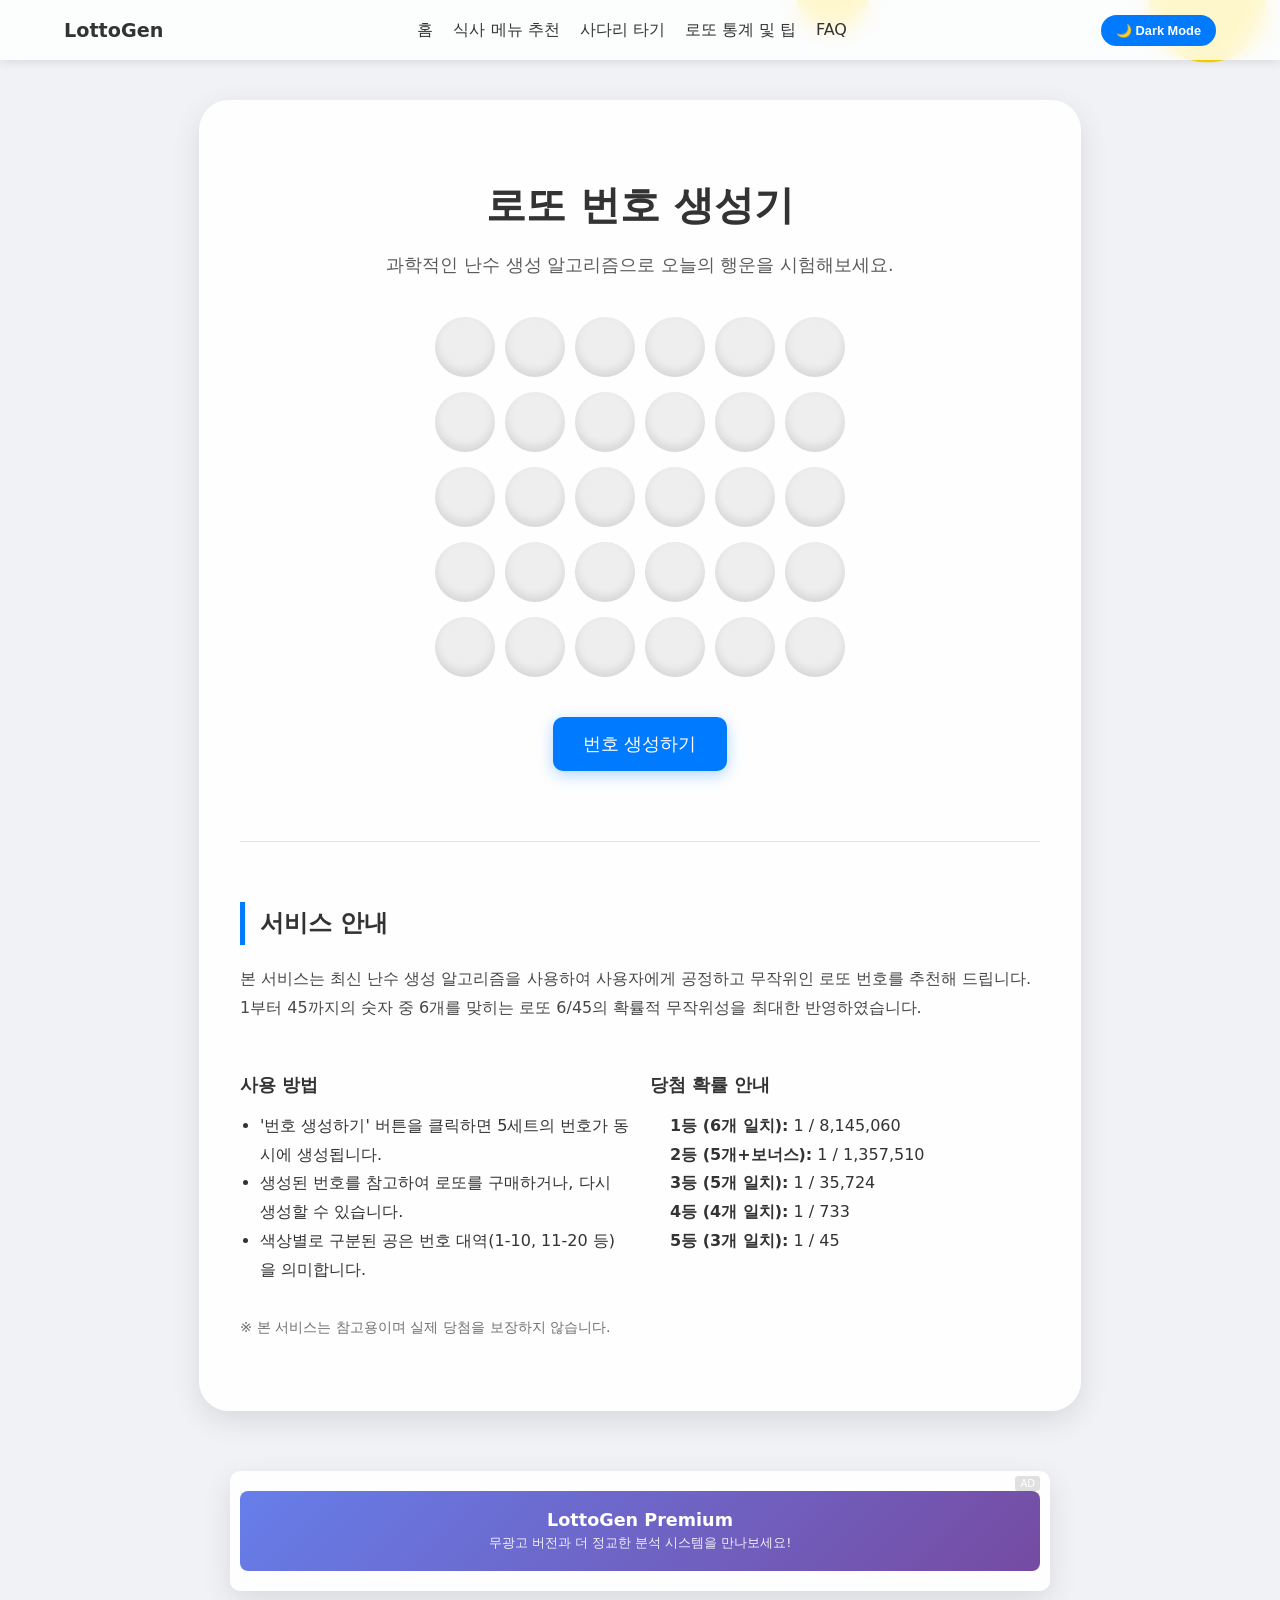
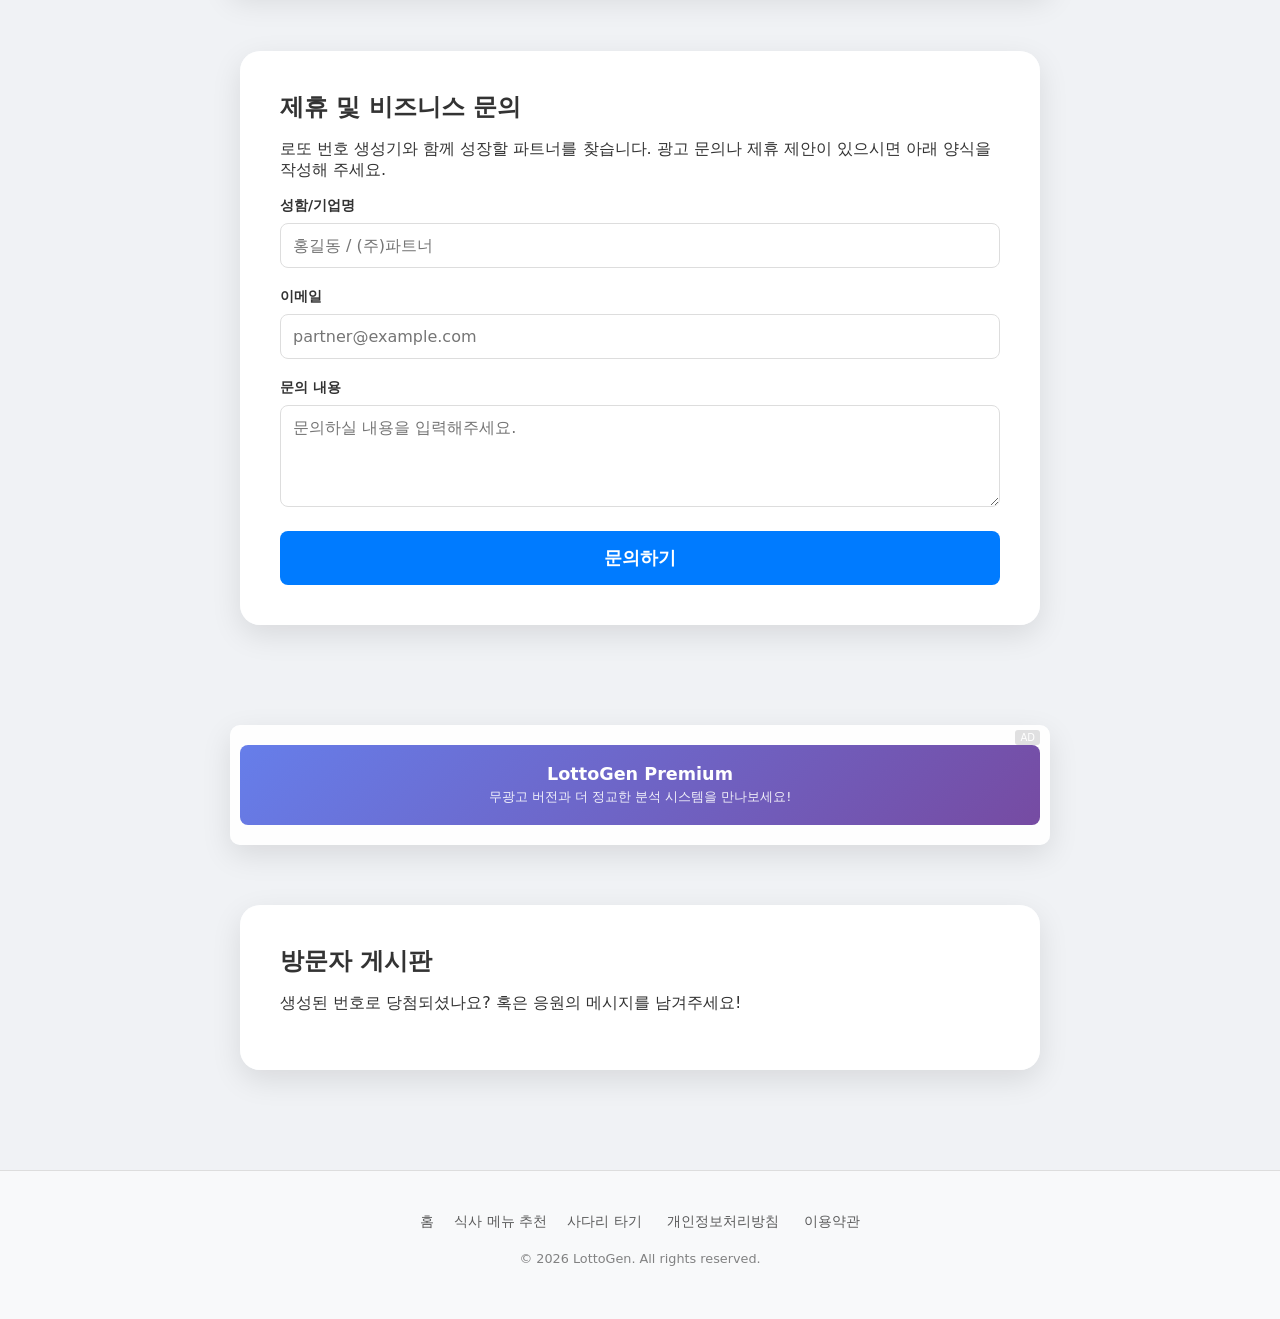
==== commit 96b00cf8: "ui: revert fragmented homepage layout and restore unified container" ====
--- a/index.html
+++ b/index.html
@@ -10,16 +10,17 @@
       gtag('js', new Date());
 
       gtag('config', 'G-FLSQDCXNYJ');
+    </script>
     <meta charset="UTF-8">
-    <meta name="viewport" content="width=device-width, initial-scale=1.0, maximum-scale=1.0, user-scalable=no">
+    <meta name="viewport" content="width=device-width, initial-scale=1.0">
     <title>로또 번호 생성기 - 무료 행운 번호 추천 및 통계</title>
     <meta name="description" content="과학적인 난수 생성 알고리즘을 이용한 무료 로또 번호 생성기입니다. 행운의 번호를 확인하고 당첨 확률을 높여보세요.">
     <link rel="stylesheet" href="style.css">
     <!-- Google AdSense -->
     <script async src="https://pagead2.googlesyndication.com/pagead/js/adsbygoogle.js?client=ca-pub-6583728585614609"
      crossorigin="anonymous"></script>
-    </head>
-    <body>
+</head>
+<body>
     <nav class="navbar">
         <a href="index.html" class="nav-logo">LottoGen</a>
         <ul class="nav-links">
@@ -33,25 +34,21 @@
     </nav>
 
     <canvas id="falling-coins-canvas"></canvas>
+    
+    <main class="container">
+        <div class="lotto-machine">
+            <h1>로또 번호 생성기</h1>
+            <p class="subtitle">과학적인 난수 생성 알고리즘으로 오늘의 행운을 시험해보세요.</p>
+            
+            <div class="animation-container">
+                <div id="lotto-container" style="display: flex; flex-direction: column; gap: 15px; width: 100%;">
+                    <!-- 5 rows of lotto balls will be injected here via JavaScript -->
+                </div>
+            </div>
+            
+            <button id="generate-btn" style="margin-bottom: 50px;">번호 생성하기</button>
 
-    <main class="container">
-    <div class="lotto-machine" style="margin-bottom: 1cm;">
-        <h1 style="margin-bottom: 10px;">로또 번호 생성기</h1>
-        <p class="subtitle" style="margin-bottom: 0;">과학적인 난수 생성 알고리즘으로 오늘의 행운을 시험해보세요.</p>
-    </div>
-
-    <div class="animation-container" style="min-height: auto; margin-bottom: 1cm; width: 100%; max-width: 800px;">
-        <div id="lotto-container" style="display: flex; flex-direction: column; gap: 0.3cm; width: 100%;">
-            <!-- 5 rows of lotto balls will be injected here via JavaScript -->
-        </div>
-    </div>
-
-    <div class="lotto-machine" style="margin-bottom: 20px;">
-        <button id="generate-btn" style="margin-bottom: 0;">번호 생성하기</button>
-    </div>
-
-        <div class="lotto-machine">
-            <div class="intro-text" style="padding-top: 0; margin-top: 0;">
+            <div class="intro-text" style="border-top: 1px solid rgba(0,0,0,0.1); padding-top: 40px; margin-top: 20px;">
                 <h2 style="font-size: 1.5rem;">서비스 안내</h2>
                 <p>본 서비스는 최신 난수 생성 알고리즘을 사용하여 사용자에게 공정하고 무작위인 로또 번호를 추천해 드립니다. 1부터 45까지의 숫자 중 6개를 맞히는 로또 6/45의 확률적 무작위성을 최대한 반영하였습니다.</p>
                 
--- a/style.css
+++ b/style.css
@@ -429,7 +429,7 @@
     }
     .container {
         padding: 130px 10px 60px;
-        gap: 0;
+        gap: 30px;
         width: 100%;
         box-sizing: border-box;
         overflow-x: hidden;
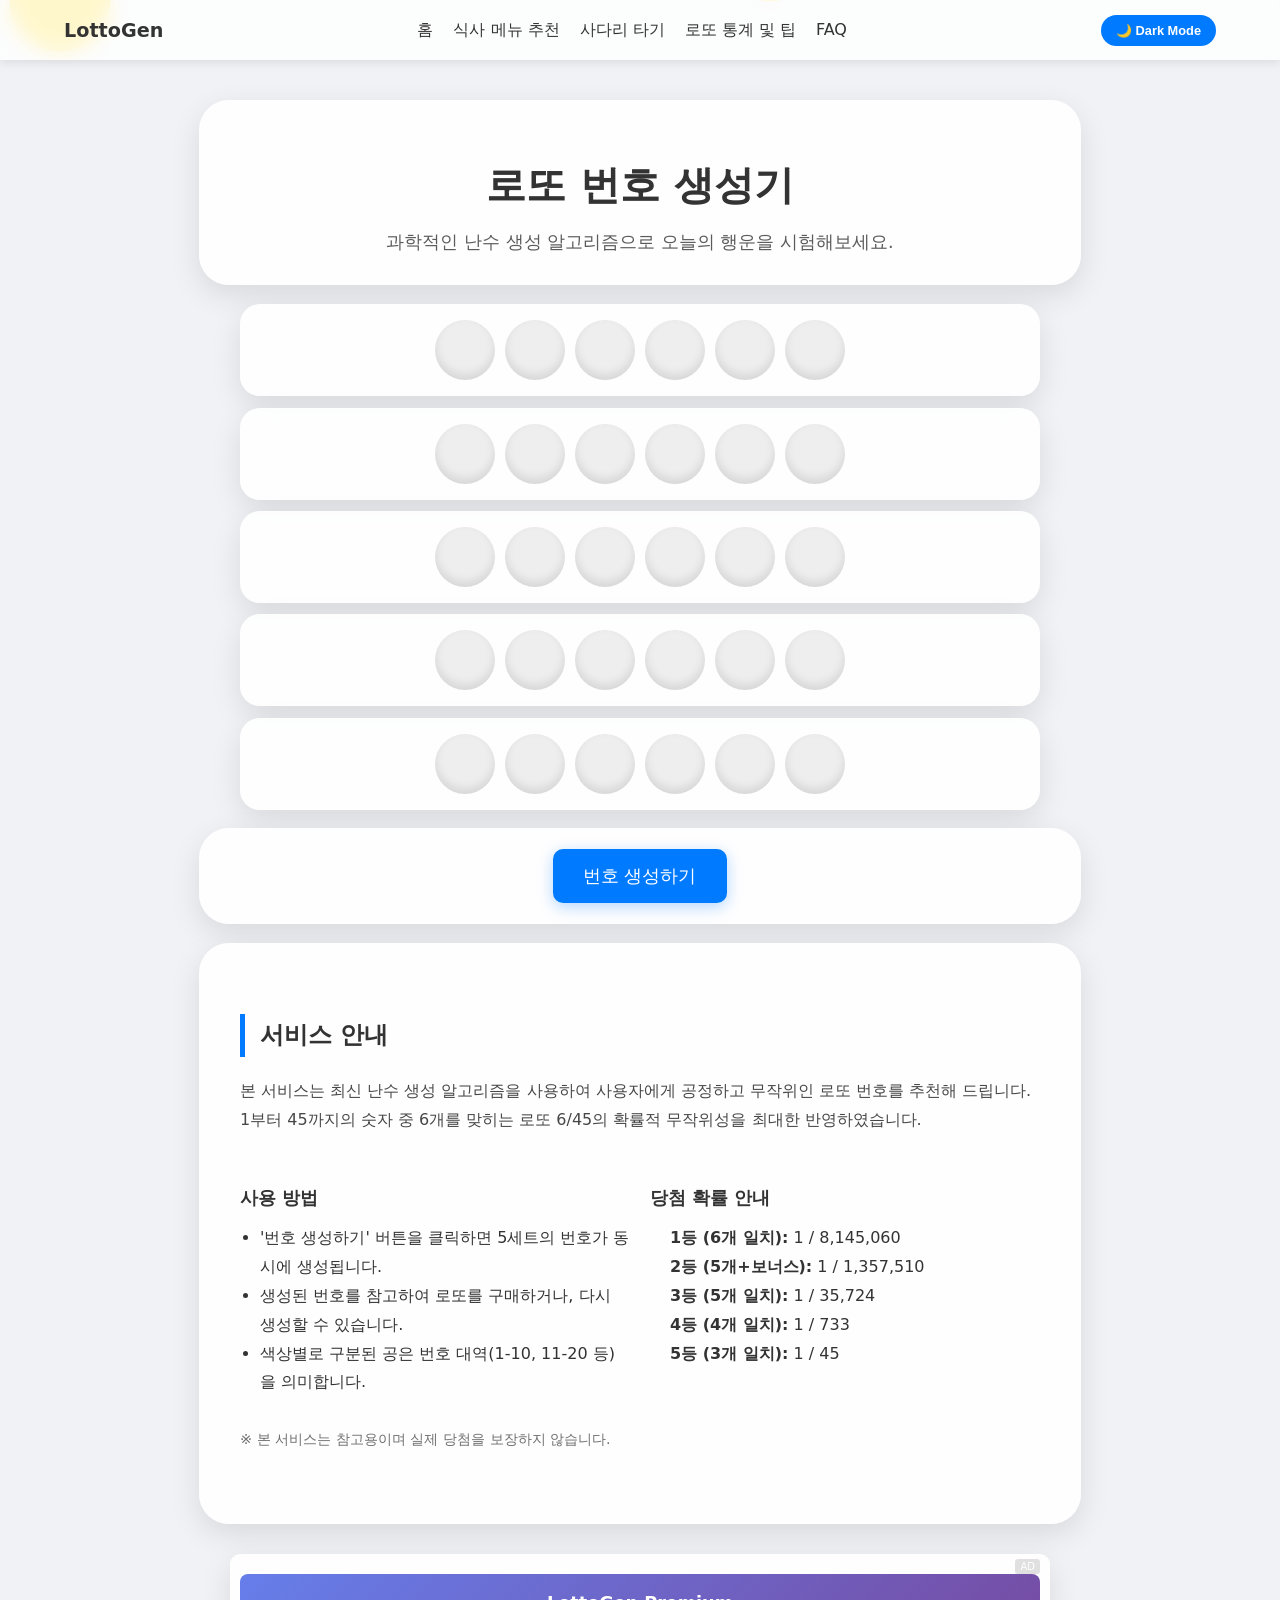
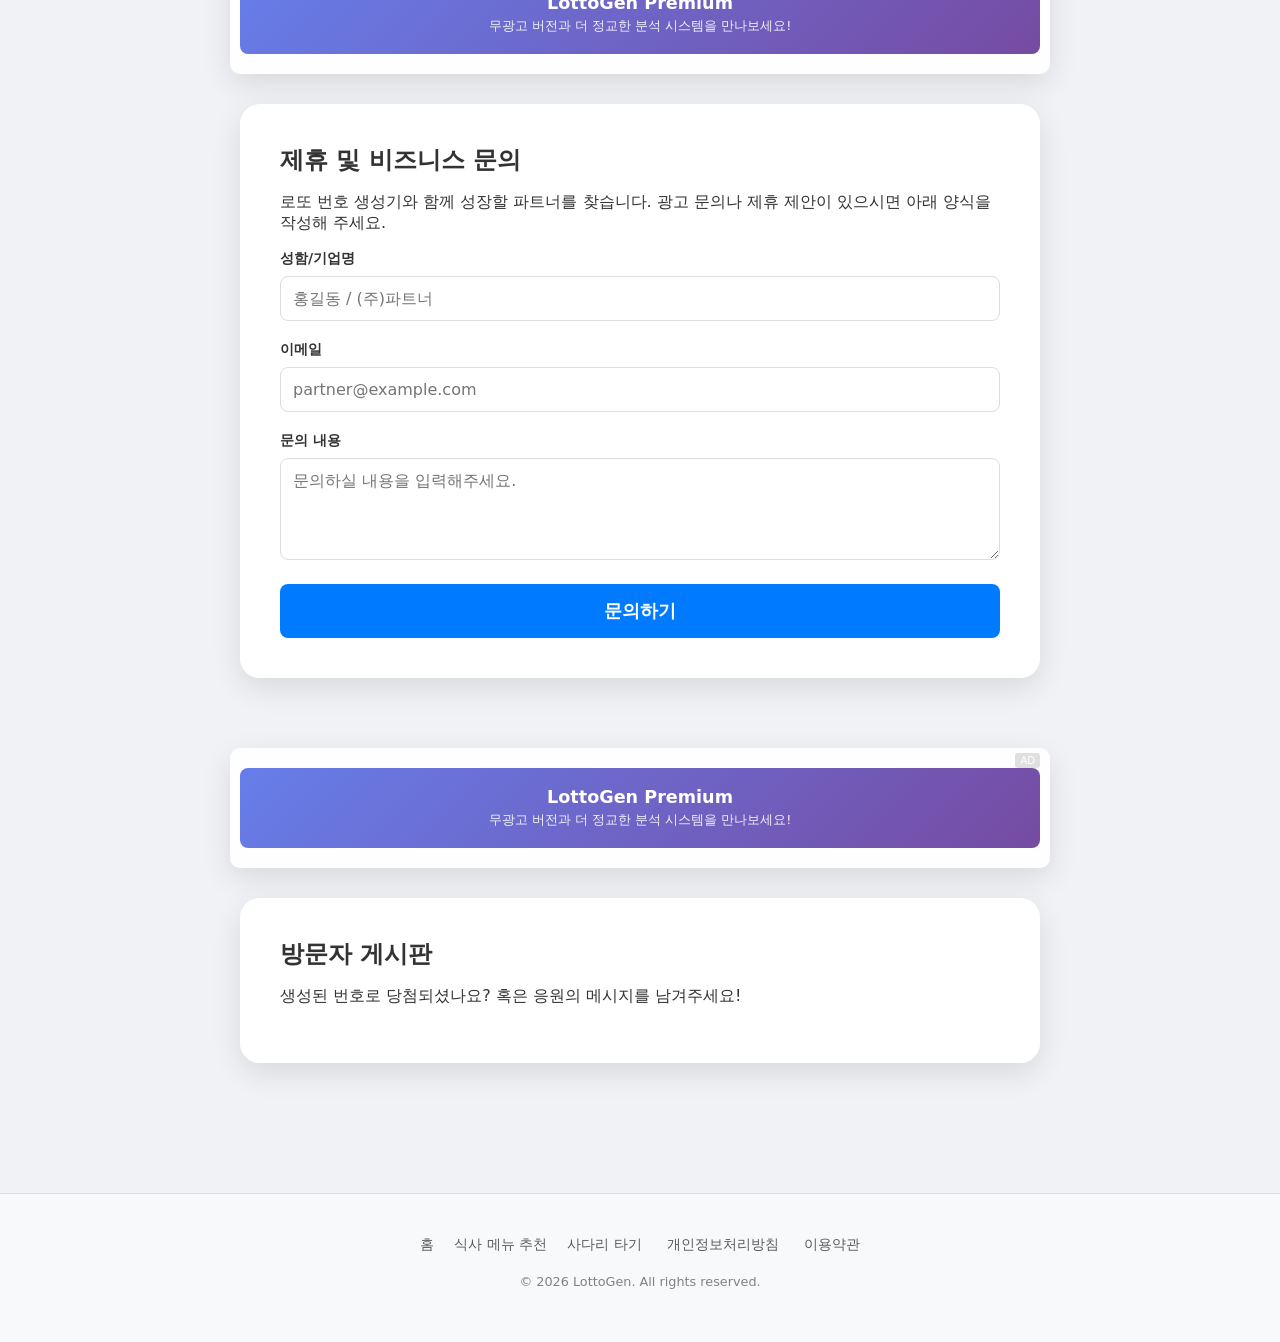
==== commit 91caadd6: "ui: fragment lotto layout with specific margins (0.5cm and 0.3cm) and wrap each row" ====
--- a/index.html
+++ b/index.html
@@ -36,19 +36,25 @@
     <canvas id="falling-coins-canvas"></canvas>
     
     <main class="container">
-        <div class="lotto-machine">
-            <h1>로또 번호 생성기</h1>
-            <p class="subtitle">과학적인 난수 생성 알고리즘으로 오늘의 행운을 시험해보세요.</p>
-            
-            <div class="animation-container">
-                <div id="lotto-container" style="display: flex; flex-direction: column; gap: 15px; width: 100%;">
-                    <!-- 5 rows of lotto balls will be injected here via JavaScript -->
-                </div>
-            </div>
-            
-            <button id="generate-btn" style="margin-bottom: 50px;">번호 생성하기</button>
+        <!-- Title Container -->
+        <div class="lotto-machine" style="margin-bottom: 0.5cm; padding: 30px 40px;">
+            <h1 style="margin-bottom: 10px;">로또 번호 생성기</h1>
+            <p class="subtitle" style="margin-bottom: 0;">과학적인 난수 생성 알고리즘으로 오늘의 행운을 시험해보세요.</p>
+        </div>
 
-            <div class="intro-text" style="border-top: 1px solid rgba(0,0,0,0.1); padding-top: 40px; margin-top: 20px;">
+        <!-- Numbers Container -->
+        <div id="lotto-container" style="display: flex; flex-direction: column; gap: 0.3cm; width: 100%; max-width: 800px; margin-bottom: 0.5cm;">
+            <!-- Rows will be injected here via JavaScript, each wrapped in .lotto-machine -->
+        </div>
+
+        <!-- Button Container -->
+        <div class="lotto-machine" style="margin-bottom: 0.5cm; padding: 20px 40px;">
+            <button id="generate-btn" style="margin-bottom: 0;">번호 생성하기</button>
+        </div>
+
+        <!-- Service Intro Container -->
+        <div class="lotto-machine" style="margin-bottom: 30px;">
+            <div class="intro-text" style="padding-top: 0; margin-top: 0;">
                 <h2 style="font-size: 1.5rem;">서비스 안내</h2>
                 <p>본 서비스는 최신 난수 생성 알고리즘을 사용하여 사용자에게 공정하고 무작위인 로또 번호를 추천해 드립니다. 1부터 45까지의 숫자 중 6개를 맞히는 로또 6/45의 확률적 무작위성을 최대한 반영하였습니다.</p>
                 
@@ -77,7 +83,7 @@
         </div>
 
         <!-- Middle Ad Unit -->
-        <div class="ad-container">
+        <div class="ad-container" style="margin-bottom: 30px;">
             <a href="#" class="ad-placeholder">
                 <span class="ad-tag">AD</span>
                 <h4>LottoGen Premium</h4>
@@ -85,7 +91,7 @@
             </a>
         </div>
 
-        <section class="partnership-section">
+        <section class="partnership-section" style="margin-bottom: 30px;">
             <div class="form-card">
                 <h2>제휴 및 비즈니스 문의</h2>
                 <p>로또 번호 생성기와 함께 성장할 파트너를 찾습니다. 광고 문의나 제휴 제안이 있으시면 아래 양식을 작성해 주세요.</p>
@@ -108,7 +114,7 @@
         </section>
 
         <!-- Bottom Ad Unit -->
-        <div class="ad-container">
+        <div class="ad-container" style="margin-bottom: 30px;">
             <a href="#" class="ad-placeholder">
                 <span class="ad-tag">AD</span>
                 <h4>LottoGen Premium</h4>
@@ -116,7 +122,7 @@
             </a>
         </div>
 
-        <section class="comments-section">
+        <section class="comments-section" style="margin-bottom: 30px;">
             <div class="comments-card">
                 <h2>방문자 게시판</h2>
                 <p>생성된 번호로 당첨되셨나요? 혹은 응원의 메시지를 남겨주세요!</p>
--- a/style.css
+++ b/style.css
@@ -115,7 +115,7 @@
     flex-direction: column;
     align-items: center;
     padding: 100px 20px 60px;
-    gap: 60px;
+    gap: 0;
 }
 
 .lotto-machine {
@@ -128,6 +128,7 @@
     max-width: 800px;
     backdrop-filter: blur(15px);
     border: 1px solid rgba(255, 255, 255, 0.1);
+    margin-bottom: 0;
 }
 
 h1 {
@@ -420,6 +421,9 @@
         margin-left: 0;
         margin-right: 0;
     }
+    #lotto-container .lotto-machine {
+        padding: 10px 5px;
+    }
     .animation-container {
         width: 100%;
         padding: 0;
@@ -429,7 +433,7 @@
     }
     .container {
         padding: 130px 10px 60px;
-        gap: 30px;
+        gap: 0;
         width: 100%;
         box-sizing: border-box;
         overflow-x: hidden;
